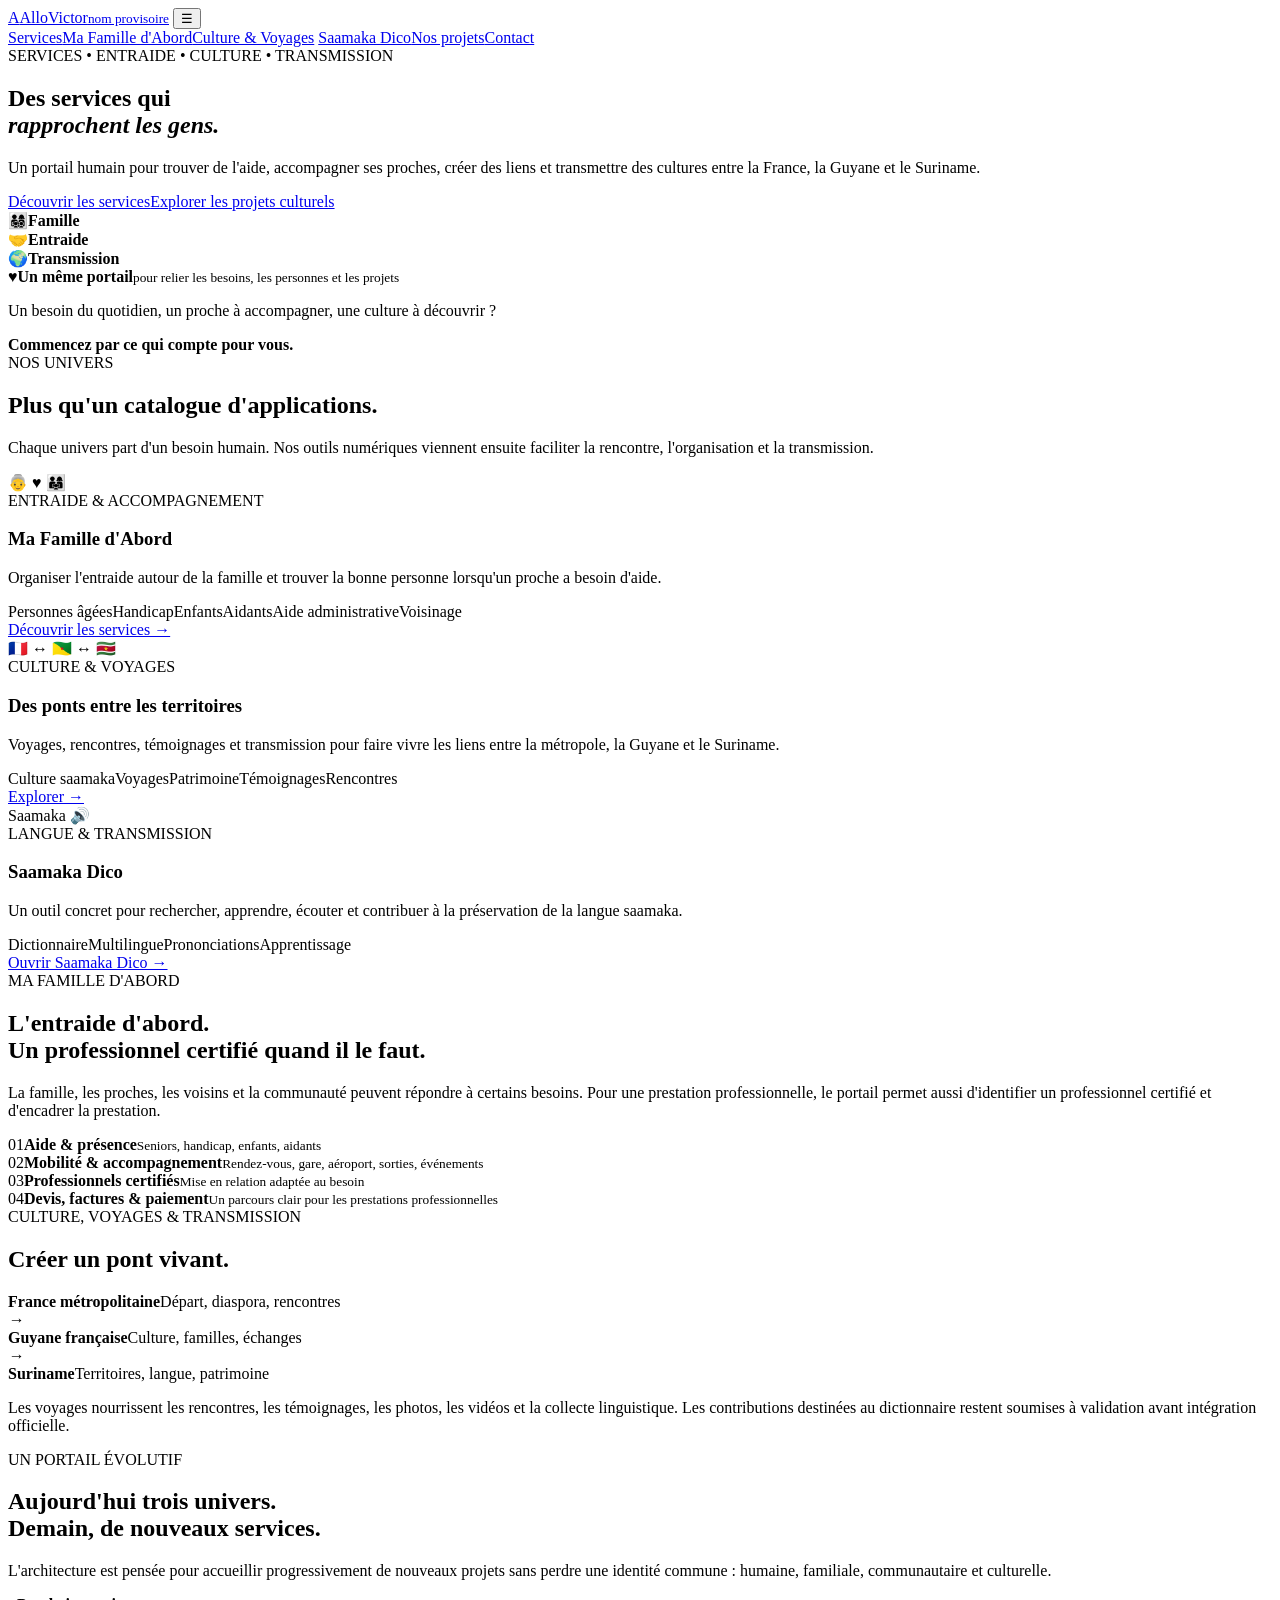
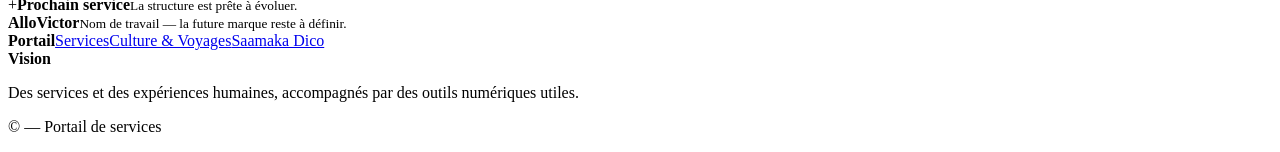
==== docs/portal/index.html @ a9acc7b7 "feat(portal): add service portal landing page" ====
<!doctype html>
<html lang="fr">
<head>
  <meta charset="utf-8">
  <meta name="viewport" content="width=device-width,initial-scale=1">
  <meta name="theme-color" content="#173f35">
  <meta name="description" content="Portail de services, d'entraide, de culture et de transmission.">
  <title>AlloVictor — Services, entraide & transmission</title>
  <link rel="stylesheet" href="styles.css">
</head>
<body>
<header class="topbar">
  <a class="brand" href="#accueil"><span class="brand-mark">A</span><span>AlloVictor<small>nom provisoire</small></span></a>
  <button class="menu" aria-label="Ouvrir le menu">☰</button>
  <nav>
    <a href="#services">Services</a><a href="#famille">Ma Famille d'Abord</a><a href="#culture">Culture & Voyages</a>
    <a href="#saamaka">Saamaka Dico</a><a href="#projets">Nos projets</a><a href="#contact">Contact</a>
  </nav>
</header>

<main id="accueil">
<section class="hero">
 <div class="hero-copy">
   <span class="eyebrow">SERVICES • ENTRAIDE • CULTURE • TRANSMISSION</span>
   <h1>Des services qui<br><em>rapprochent les gens.</em></h1>
   <p>Un portail humain pour trouver de l'aide, accompagner ses proches, créer des liens et transmettre des cultures entre la France, la Guyane et le Suriname.</p>
   <div class="actions"><a class="btn primary" href="#services">Découvrir les services</a><a class="btn ghost" href="#culture">Explorer les projets culturels</a></div>
 </div>
 <div class="hero-art">
   <div class="orbit o1"><span>👨‍👩‍👧‍👦</span><b>Famille</b></div>
   <div class="orbit o2"><span>🤝</span><b>Entraide</b></div>
   <div class="orbit o3"><span>🌍</span><b>Transmission</b></div>
   <div class="center"><span>♥</span><strong>Un même portail</strong><small>pour relier les besoins, les personnes et les projets</small></div>
 </div>
</section>

<section class="promise">
 <p>Un besoin du quotidien, un proche à accompagner, une culture à découvrir ?</p>
 <strong>Commencez par ce qui compte pour vous.</strong>
</section>

<section id="services" class="section">
 <div class="heading"><span class="eyebrow">NOS UNIVERS</span><h2>Plus qu'un catalogue d'applications.</h2><p>Chaque univers part d'un besoin humain. Nos outils numériques viennent ensuite faciliter la rencontre, l'organisation et la transmission.</p></div>
 <div class="universe-grid">
  <article id="famille" class="universe family">
   <div class="visual">👵 <span>♥</span> 👨‍👩‍👧</div><span class="tag">ENTRAIDE & ACCOMPAGNEMENT</span><h3>Ma Famille d'Abord</h3>
   <p>Organiser l'entraide autour de la famille et trouver la bonne personne lorsqu'un proche a besoin d'aide.</p>
   <div class="chips"><span>Personnes âgées</span><span>Handicap</span><span>Enfants</span><span>Aidants</span><span>Aide administrative</span><span>Voisinage</span></div>
   <a href="#famille-detail">Découvrir les services →</a>
  </article>
  <article id="culture" class="universe culture">
   <div class="visual">🇫🇷 <span>↔</span> 🇬🇫 <span>↔</span> 🇸🇷</div><span class="tag">CULTURE & VOYAGES</span><h3>Des ponts entre les territoires</h3>
   <p>Voyages, rencontres, témoignages et transmission pour faire vivre les liens entre la métropole, la Guyane et le Suriname.</p>
   <div class="chips"><span>Culture saamaka</span><span>Voyages</span><span>Patrimoine</span><span>Témoignages</span><span>Rencontres</span></div>
   <a href="#culture-detail">Explorer →</a>
  </article>
  <article id="saamaka" class="universe dico">
   <div class="visual word">Saamaka <span>🔊</span></div><span class="tag">LANGUE & TRANSMISSION</span><h3>Saamaka Dico</h3>
   <p>Un outil concret pour rechercher, apprendre, écouter et contribuer à la préservation de la langue saamaka.</p>
   <div class="chips"><span>Dictionnaire</span><span>Multilingue</span><span>Prononciations</span><span>Apprentissage</span></div>
   <a href="../index.html">Ouvrir Saamaka Dico →</a>
  </article>
 </div>
</section>

<section id="famille-detail" class="section soft">
 <div class="split">
  <div><span class="eyebrow">MA FAMILLE D'ABORD</span><h2>L'entraide d'abord.<br>Un professionnel certifié quand il le faut.</h2><p>La famille, les proches, les voisins et la communauté peuvent répondre à certains besoins. Pour une prestation professionnelle, le portail permet aussi d'identifier un professionnel certifié et d'encadrer la prestation.</p></div>
  <div class="service-list">
   <div><span>01</span><b>Aide & présence</b><small>Seniors, handicap, enfants, aidants</small></div>
   <div><span>02</span><b>Mobilité & accompagnement</b><small>Rendez-vous, gare, aéroport, sorties, événements</small></div>
   <div><span>03</span><b>Professionnels certifiés</b><small>Mise en relation adaptée au besoin</small></div>
   <div><span>04</span><b>Devis, factures & paiement</b><small>Un parcours clair pour les prestations professionnelles</small></div>
  </div>
 </div>
</section>

<section id="culture-detail" class="section">
 <div class="heading"><span class="eyebrow">CULTURE, VOYAGES & TRANSMISSION</span><h2>Créer un pont vivant.</h2></div>
 <div class="journey"><div><b>France métropolitaine</b><span>Départ, diaspora, rencontres</span></div><i>→</i><div><b>Guyane française</b><span>Culture, familles, échanges</span></div><i>→</i><div><b>Suriname</b><span>Territoires, langue, patrimoine</span></div></div>
 <p class="center-text">Les voyages nourrissent les rencontres, les témoignages, les photos, les vidéos et la collecte linguistique. Les contributions destinées au dictionnaire restent soumises à validation avant intégration officielle.</p>
</section>

<section id="projets" class="section projects">
 <div class="heading"><span class="eyebrow">UN PORTAIL ÉVOLUTIF</span><h2>Aujourd'hui trois univers.<br>Demain, de nouveaux services.</h2><p>L'architecture est pensée pour accueillir progressivement de nouveaux projets sans perdre une identité commune : humaine, familiale, communautaire et culturelle.</p></div>
 <div class="future"><span>+</span><b>Prochain service</b><small>La structure est prête à évoluer.</small></div>
</section>
</main>

<footer id="contact">
 <div><strong>AlloVictor</strong><small>Nom de travail — la future marque reste à définir.</small></div>
 <div><b>Portail</b><a href="#services">Services</a><a href="#culture">Culture & Voyages</a><a href="../index.html">Saamaka Dico</a></div>
 <div><b>Vision</b><p>Des services et des expériences humaines, accompagnés par des outils numériques utiles.</p></div>
 <p class="copyright">© <span id="year"></span> — Portail de services</p>
</footer>
<script src="app.js"></script>
</body></html>
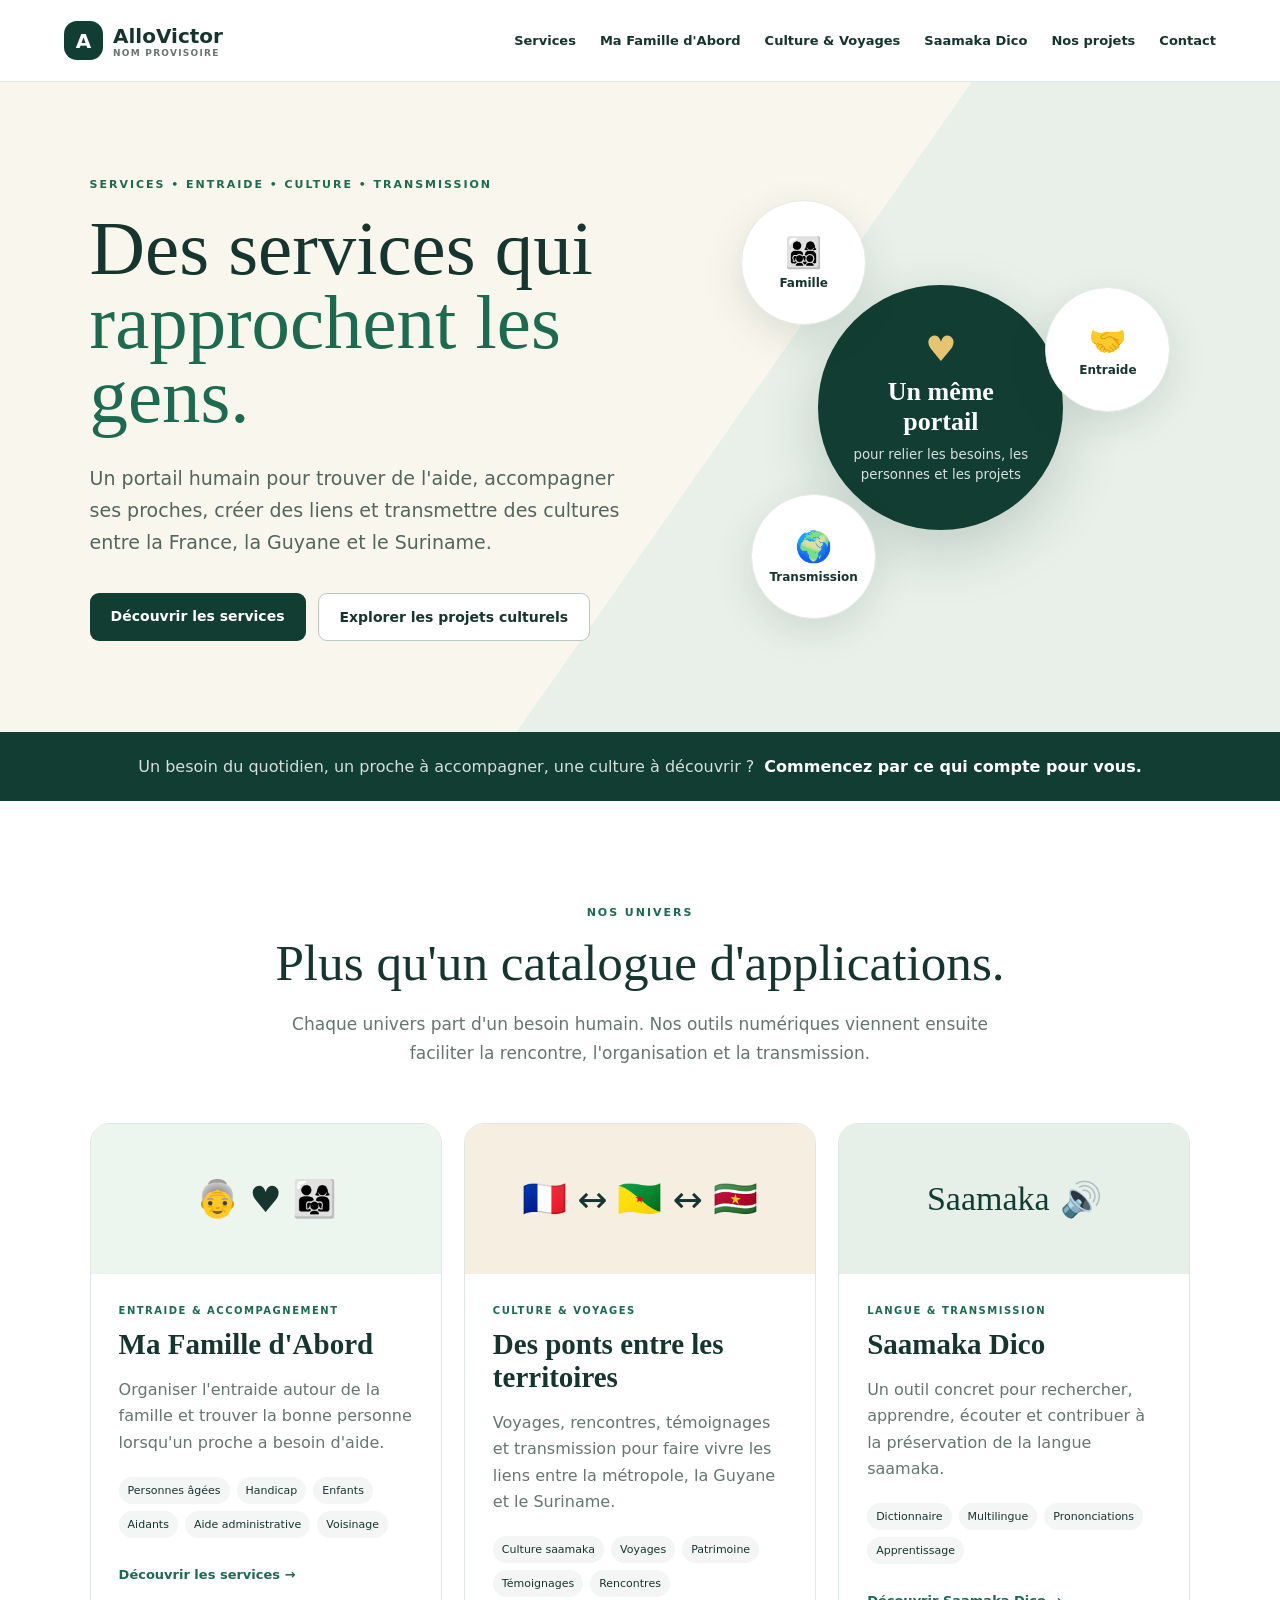
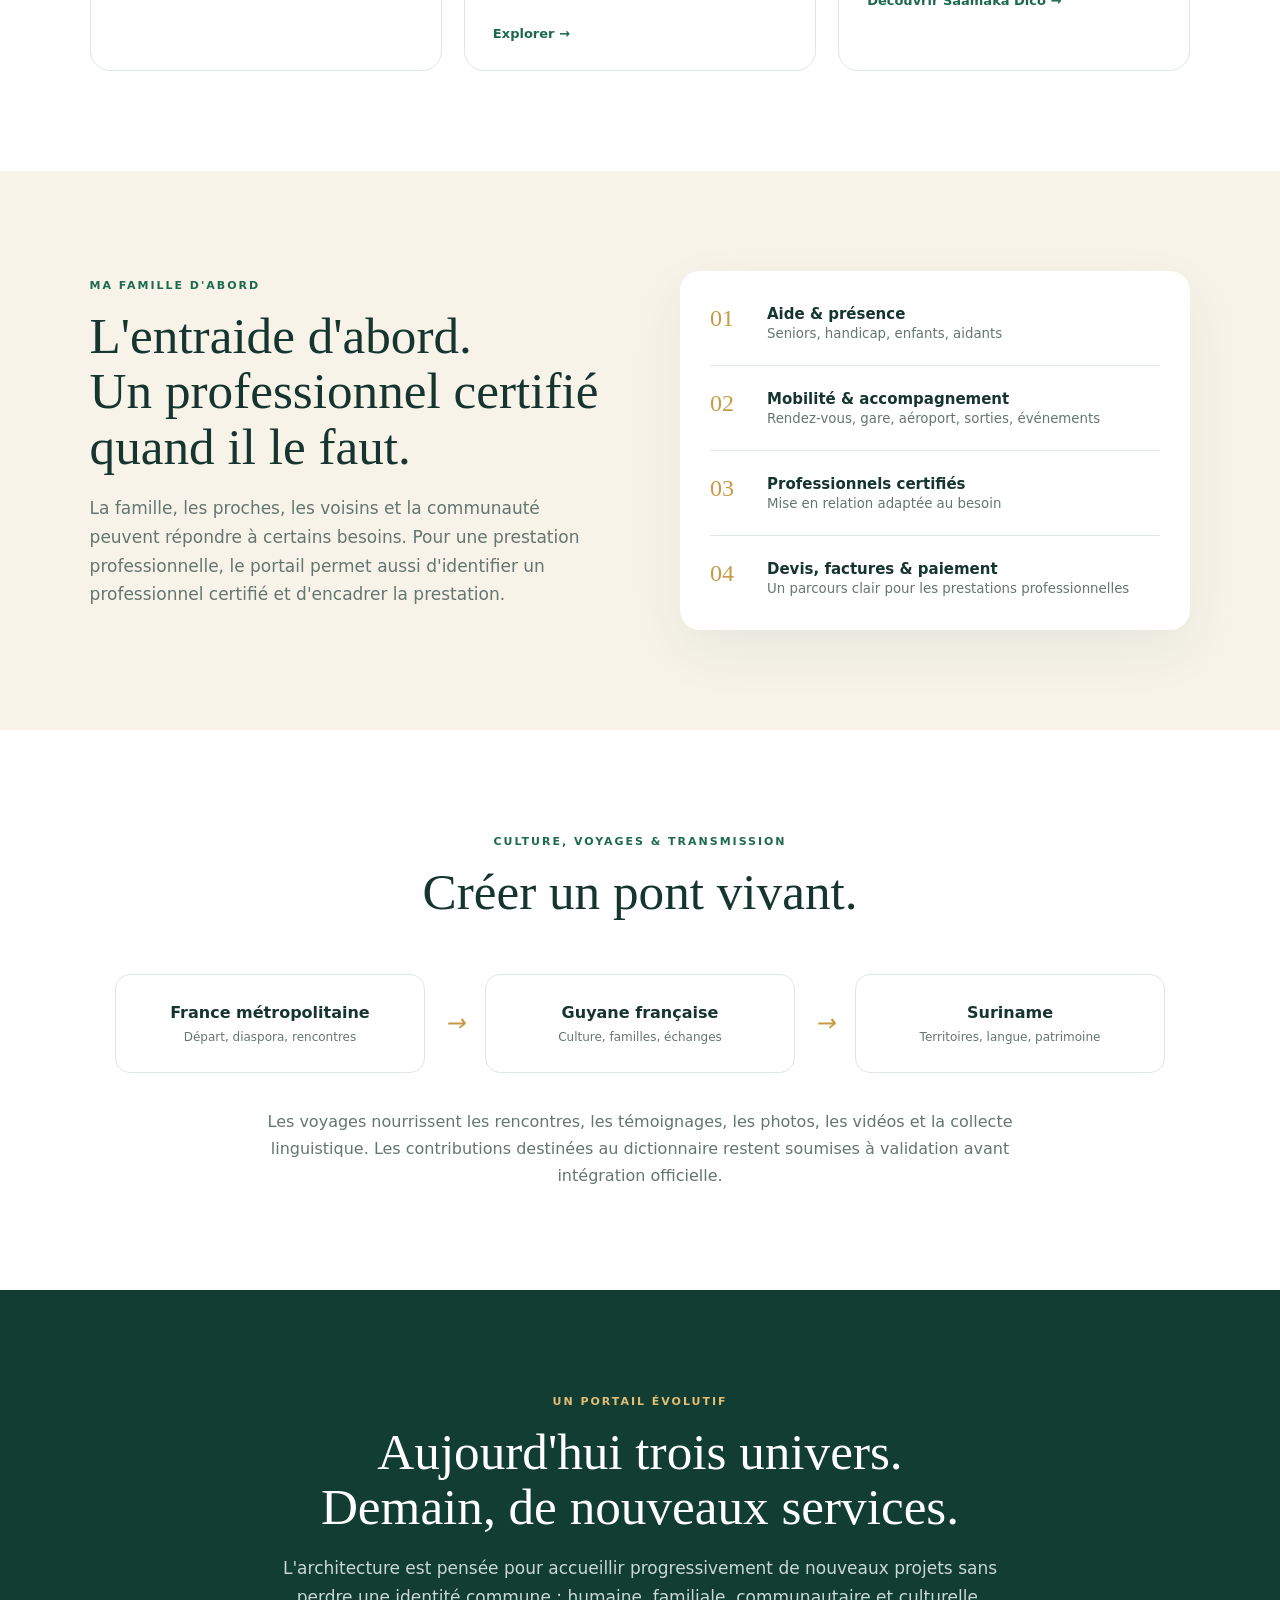
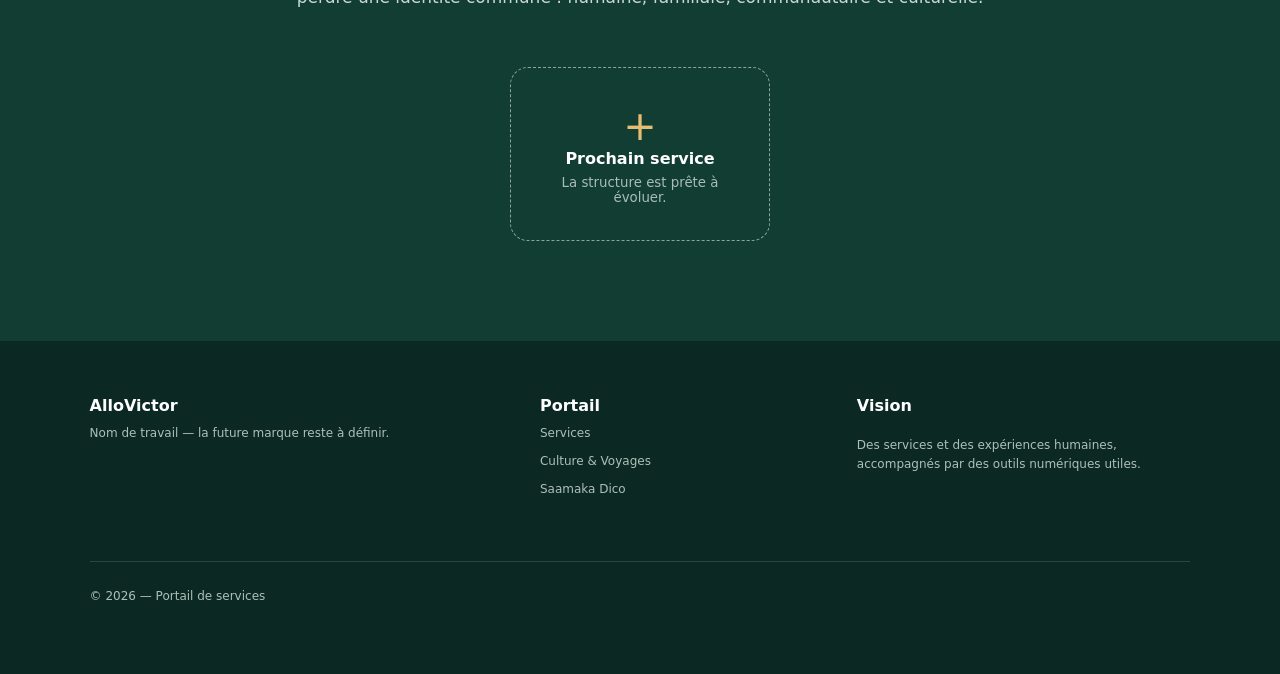
==== commit e82a15a5: "feat(portal): connect landing page to dedicated sections" ====
--- a/docs/portal/index.html
+++ b/docs/portal/index.html
@@ -13,8 +13,8 @@
   <a class="brand" href="#accueil"><span class="brand-mark">A</span><span>AlloVictor<small>nom provisoire</small></span></a>
   <button class="menu" aria-label="Ouvrir le menu">☰</button>
   <nav>
-    <a href="#services">Services</a><a href="#famille">Ma Famille d'Abord</a><a href="#culture">Culture & Voyages</a>
-    <a href="#saamaka">Saamaka Dico</a><a href="#projets">Nos projets</a><a href="#contact">Contact</a>
+    <a href="services.html">Services</a><a href="famille.html">Ma Famille d'Abord</a><a href="culture.html">Culture & Voyages</a>
+    <a href="saamaka.html">Saamaka Dico</a><a href="projets.html">Nos projets</a><a href="contact.html">Contact</a>
   </nav>
 </header>
 
@@ -24,7 +24,7 @@
    <span class="eyebrow">SERVICES • ENTRAIDE • CULTURE • TRANSMISSION</span>
    <h1>Des services qui<br><em>rapprochent les gens.</em></h1>
    <p>Un portail humain pour trouver de l'aide, accompagner ses proches, créer des liens et transmettre des cultures entre la France, la Guyane et le Suriname.</p>
-   <div class="actions"><a class="btn primary" href="#services">Découvrir les services</a><a class="btn ghost" href="#culture">Explorer les projets culturels</a></div>
+   <div class="actions"><a class="btn primary" href="services.html">Découvrir les services</a><a class="btn ghost" href="culture.html">Explorer les projets culturels</a></div>
  </div>
  <div class="hero-art">
    <div class="orbit o1"><span>👨‍👩‍👧‍👦</span><b>Famille</b></div>
@@ -46,19 +46,19 @@
    <div class="visual">👵 <span>♥</span> 👨‍👩‍👧</div><span class="tag">ENTRAIDE & ACCOMPAGNEMENT</span><h3>Ma Famille d'Abord</h3>
    <p>Organiser l'entraide autour de la famille et trouver la bonne personne lorsqu'un proche a besoin d'aide.</p>
    <div class="chips"><span>Personnes âgées</span><span>Handicap</span><span>Enfants</span><span>Aidants</span><span>Aide administrative</span><span>Voisinage</span></div>
-   <a href="#famille-detail">Découvrir les services →</a>
+   <a href="famille.html">Découvrir les services →</a>
   </article>
   <article id="culture" class="universe culture">
    <div class="visual">🇫🇷 <span>↔</span> 🇬🇫 <span>↔</span> 🇸🇷</div><span class="tag">CULTURE & VOYAGES</span><h3>Des ponts entre les territoires</h3>
    <p>Voyages, rencontres, témoignages et transmission pour faire vivre les liens entre la métropole, la Guyane et le Suriname.</p>
    <div class="chips"><span>Culture saamaka</span><span>Voyages</span><span>Patrimoine</span><span>Témoignages</span><span>Rencontres</span></div>
-   <a href="#culture-detail">Explorer →</a>
+   <a href="culture.html">Explorer →</a>
   </article>
   <article id="saamaka" class="universe dico">
    <div class="visual word">Saamaka <span>🔊</span></div><span class="tag">LANGUE & TRANSMISSION</span><h3>Saamaka Dico</h3>
    <p>Un outil concret pour rechercher, apprendre, écouter et contribuer à la préservation de la langue saamaka.</p>
    <div class="chips"><span>Dictionnaire</span><span>Multilingue</span><span>Prononciations</span><span>Apprentissage</span></div>
-   <a href="../index.html">Ouvrir Saamaka Dico →</a>
+   <a href="saamaka.html">Découvrir Saamaka Dico →</a>
   </article>
  </div>
 </section>
@@ -89,7 +89,7 @@
 
 <footer id="contact">
  <div><strong>AlloVictor</strong><small>Nom de travail — la future marque reste à définir.</small></div>
- <div><b>Portail</b><a href="#services">Services</a><a href="#culture">Culture & Voyages</a><a href="../index.html">Saamaka Dico</a></div>
+ <div><b>Portail</b><a href="services.html">Services</a><a href="culture.html">Culture & Voyages</a><a href="../index.html">Saamaka Dico</a></div>
  <div><b>Vision</b><p>Des services et des expériences humaines, accompagnés par des outils numériques utiles.</p></div>
  <p class="copyright">© <span id="year"></span> — Portail de services</p>
 </footer>
--- a/docs/portal/styles.css
+++ b/docs/portal/styles.css
@@ -0,0 +1 @@
+:root{--ink:#16352e;--green:#1d6a50;--deep:#123d32;--cream:#f7f3e9;--sand:#eadfc7;--gold:#c99a45;--white:#fff;--muted:#65756f;--line:#dfe7e2}*{box-sizing:border-box}html{scroll-behavior:smooth}body{margin:0;font-family:Inter,ui-sans-serif,system-ui,-apple-system,Segoe UI,sans-serif;color:var(--ink);background:#fff}a{color:inherit;text-decoration:none}.topbar{height:82px;display:flex;align-items:center;gap:35px;padding:0 max(5vw,24px);border-bottom:1px solid var(--line);position:sticky;top:0;background:rgba(255,255,255,.96);backdrop-filter:blur(14px);z-index:20}.brand{display:flex;align-items:center;gap:10px;font-weight:800;font-size:20px;margin-right:auto}.brand small{display:block;font-size:9px;text-transform:uppercase;letter-spacing:.14em;color:var(--muted);font-weight:600}.brand-mark{width:39px;height:39px;border-radius:13px;background:var(--deep);color:#fff;display:grid;place-items:center}.topbar nav{display:flex;gap:24px;font-size:13px;font-weight:650}.topbar nav a:hover{color:var(--green)}.menu{display:none;border:0;background:none;font-size:25px}.hero{min-height:650px;background:linear-gradient(125deg,#f9f6ed 0 56%,#e8f0e9 56%);padding:90px max(7vw,30px);display:grid;grid-template-columns:1.05fr .95fr;align-items:center;gap:50px}.eyebrow{font-size:11px;letter-spacing:.18em;font-weight:800;color:var(--green)}h1{font-family:Georgia,serif;font-size:clamp(50px,6vw,82px);line-height:.96;margin:20px 0 28px;font-weight:500}h1 em{color:var(--green);font-style:normal}.hero-copy p{font-size:19px;line-height:1.7;color:#52655f;max-width:650px}.actions{display:flex;gap:12px;margin-top:34px;flex-wrap:wrap}.btn{padding:15px 21px;border-radius:9px;font-weight:750;font-size:14px}.primary{background:var(--deep);color:#fff}.ghost{border:1px solid #b9c9c1;background:#fff}.hero-art{height:460px;position:relative;display:grid;place-items:center}.center{width:245px;height:245px;border-radius:50%;background:var(--deep);color:white;display:flex;flex-direction:column;align-items:center;justify-content:center;text-align:center;padding:30px;box-shadow:0 20px 60px #123d3230}.center>span{font-size:35px;color:#e7c374}.center strong{font-family:Georgia,serif;font-size:26px;margin:8px 0}.center small{line-height:1.5;color:#d5e1dd}.orbit{position:absolute;background:#fff;border-radius:50%;width:125px;height:125px;display:flex;flex-direction:column;align-items:center;justify-content:center;box-shadow:0 12px 38px #173f3520;border:1px solid #e5ebe7}.orbit span{font-size:30px}.orbit b{font-size:12px;margin-top:6px}.o1{top:5%;left:10%}.o2{right:4%;top:24%}.o3{bottom:4%;left:12%}.promise{padding:25px max(7vw,30px);background:var(--deep);color:#fff;display:flex;justify-content:center;gap:10px;flex-wrap:wrap;text-align:center}.promise p{margin:0;color:#d3e0db}.section{padding:100px max(7vw,30px)}.heading{max-width:760px;margin:0 auto 55px;text-align:center}.heading h2,.split h2{font-family:Georgia,serif;font-size:clamp(36px,4vw,54px);line-height:1.08;margin:15px 0 20px;font-weight:500}.heading p,.split p{color:var(--muted);font-size:17px;line-height:1.7}.universe-grid{display:grid;grid-template-columns:repeat(3,1fr);gap:22px;max-width:1250px;margin:auto}.universe{border:1px solid var(--line);border-radius:20px;padding:28px;overflow:hidden;transition:.2s;background:#fff}.universe:hover{transform:translateY(-5px);box-shadow:0 18px 50px #173f3515}.visual{height:150px;margin:-28px -28px 25px;padding:25px;display:flex;align-items:center;justify-content:center;font-size:36px;gap:10px;background:#edf5ef}.culture .visual{background:#f6efe1}.dico .visual{background:#e7efe9}.visual.word{font-family:Georgia,serif;font-size:34px;color:var(--deep)}.tag{font-size:10px;font-weight:800;letter-spacing:.15em;color:var(--green)}.universe h3{font-family:Georgia,serif;font-size:29px;margin:10px 0}.universe p{color:var(--muted);line-height:1.65;min-height:80px}.chips{display:flex;gap:7px;flex-wrap:wrap;margin:20px 0 26px}.chips span{background:#f3f6f4;padding:7px 9px;border-radius:20px;font-size:11px}.universe>a{font-size:13px;font-weight:800;color:var(--green)}.soft{background:var(--cream)}.split{display:grid;grid-template-columns:1fr 1fr;gap:80px;max-width:1200px;margin:auto;align-items:center}.service-list{background:#fff;border-radius:20px;padding:10px 30px;box-shadow:0 20px 55px #173f3510}.service-list div{padding:24px 0;border-bottom:1px solid var(--line);display:grid;grid-template-columns:45px 1fr;gap:3px 12px}.service-list div:last-child{border:0}.service-list span{grid-row:1/3;color:var(--gold);font-family:Georgia,serif;font-size:24px}.service-list b{font-size:15px}.service-list small{color:var(--muted)}.journey{display:flex;align-items:stretch;justify-content:center;gap:20px;max-width:1050px;margin:20px auto 35px}.journey div{flex:1;border:1px solid var(--line);border-radius:15px;padding:28px;text-align:center}.journey b,.journey span{display:block}.journey span{font-size:12px;color:var(--muted);margin-top:8px}.journey i{align-self:center;color:var(--gold);font-size:24px}.center-text{max-width:800px;margin:auto;text-align:center;color:var(--muted);line-height:1.7}.projects{background:var(--deep);color:#fff}.projects .heading p{color:#c9d8d2}.projects .eyebrow{color:#e2bd73}.future{width:260px;margin:auto;border:1px dashed #8ba59a;border-radius:18px;padding:35px;text-align:center;display:flex;flex-direction:column}.future span{font-size:40px;color:#e2bd73}.future small{color:#a9bdb5;margin-top:7px}footer{padding:55px max(7vw,30px);background:#0b2922;color:#fff;display:grid;grid-template-columns:1.2fr .8fr 1fr;gap:50px}footer>div{display:flex;flex-direction:column;gap:9px}footer small,footer p,footer a{color:#aebfb9;font-size:12px;line-height:1.6}.copyright{grid-column:1/-1;border-top:1px solid #27473f;padding-top:25px}@media(max-width:900px){.topbar nav{display:none;position:absolute;top:82px;left:0;right:0;background:white;padding:25px;flex-direction:column}.topbar.open nav{display:flex}.menu{display:block}.hero{grid-template-columns:1fr;padding-top:60px}.hero-art{height:400px}.universe-grid{grid-template-columns:1fr}.universe p{min-height:0}.split{grid-template-columns:1fr;gap:35px}.journey{flex-direction:column}.journey i{transform:rotate(90deg)}footer{grid-template-columns:1fr}.copyright{grid-column:1}}@media(max-width:520px){.hero{padding:55px 22px}.section{padding:75px 22px}.hero-art{transform:scale(.82);margin:-30px}.actions .btn{width:100%;text-align:center}.orbit{width:110px;height:110px}.topbar{padding:0 18px}}
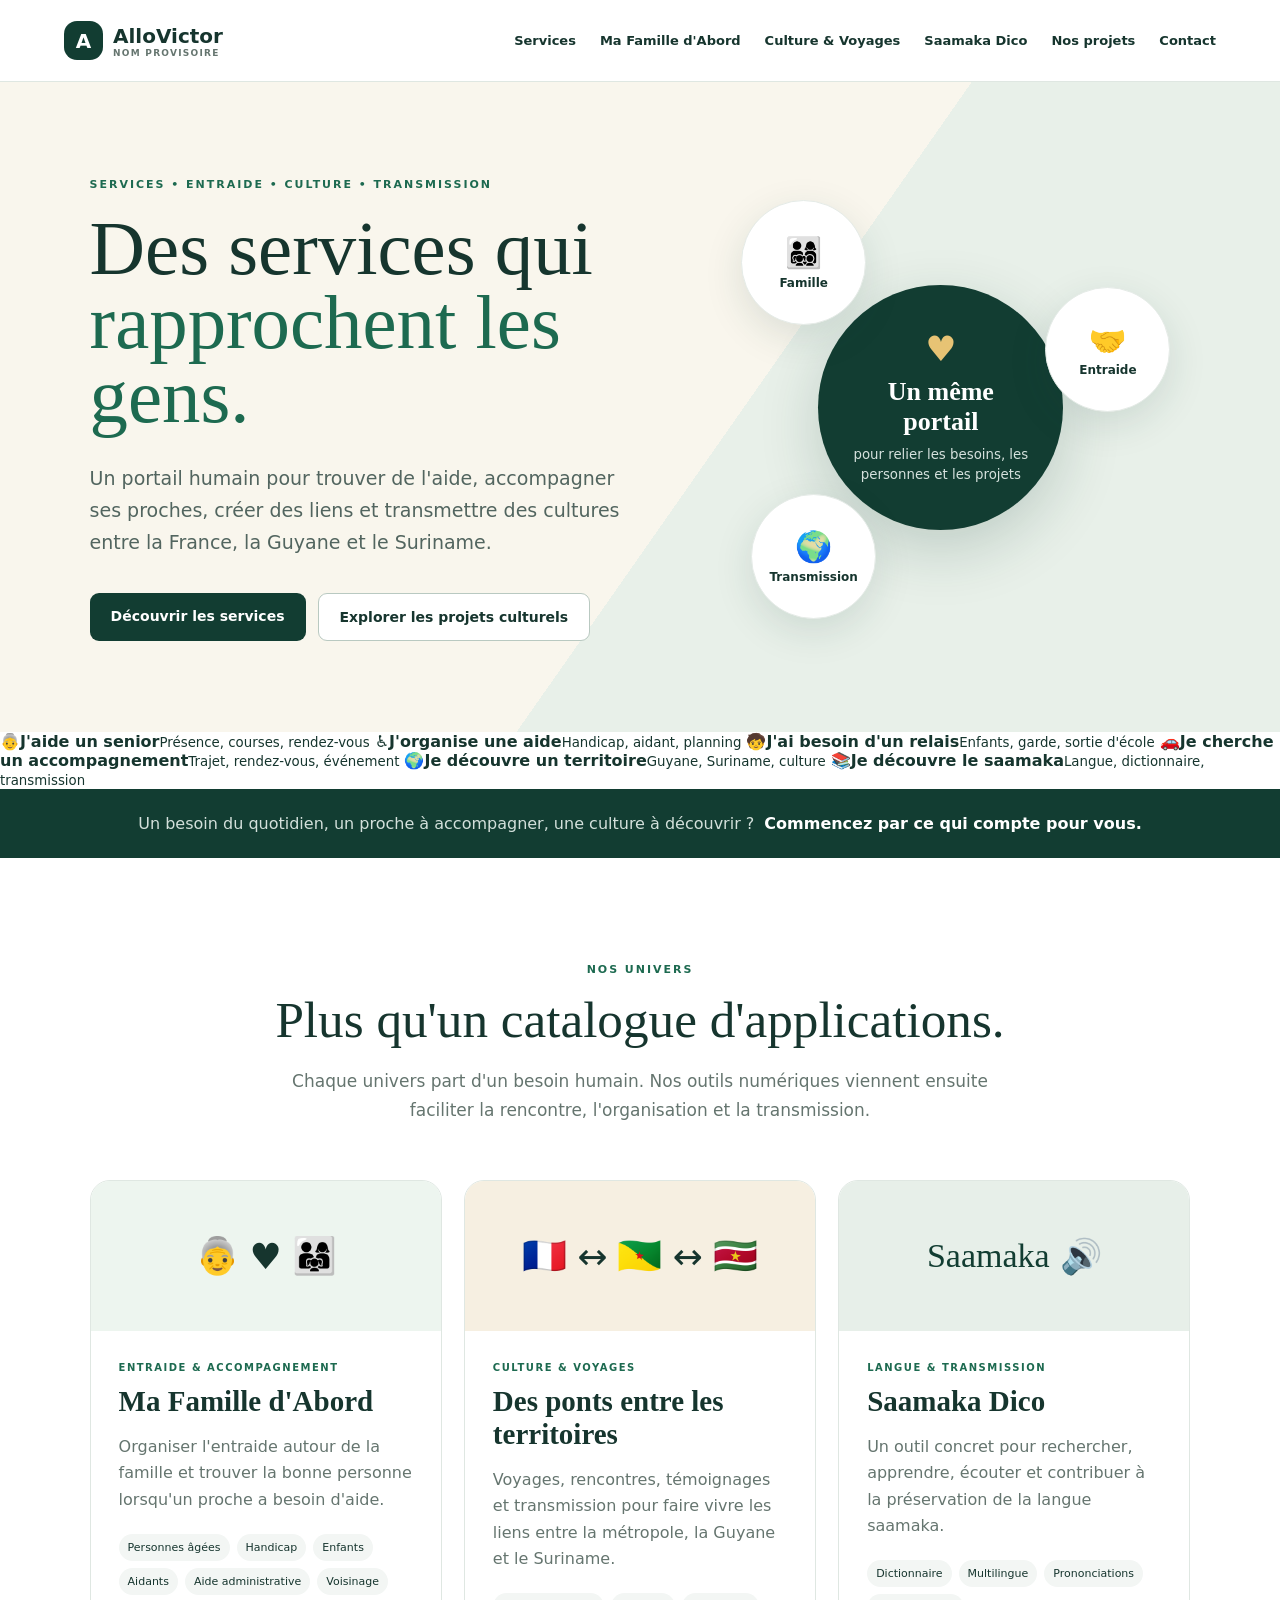
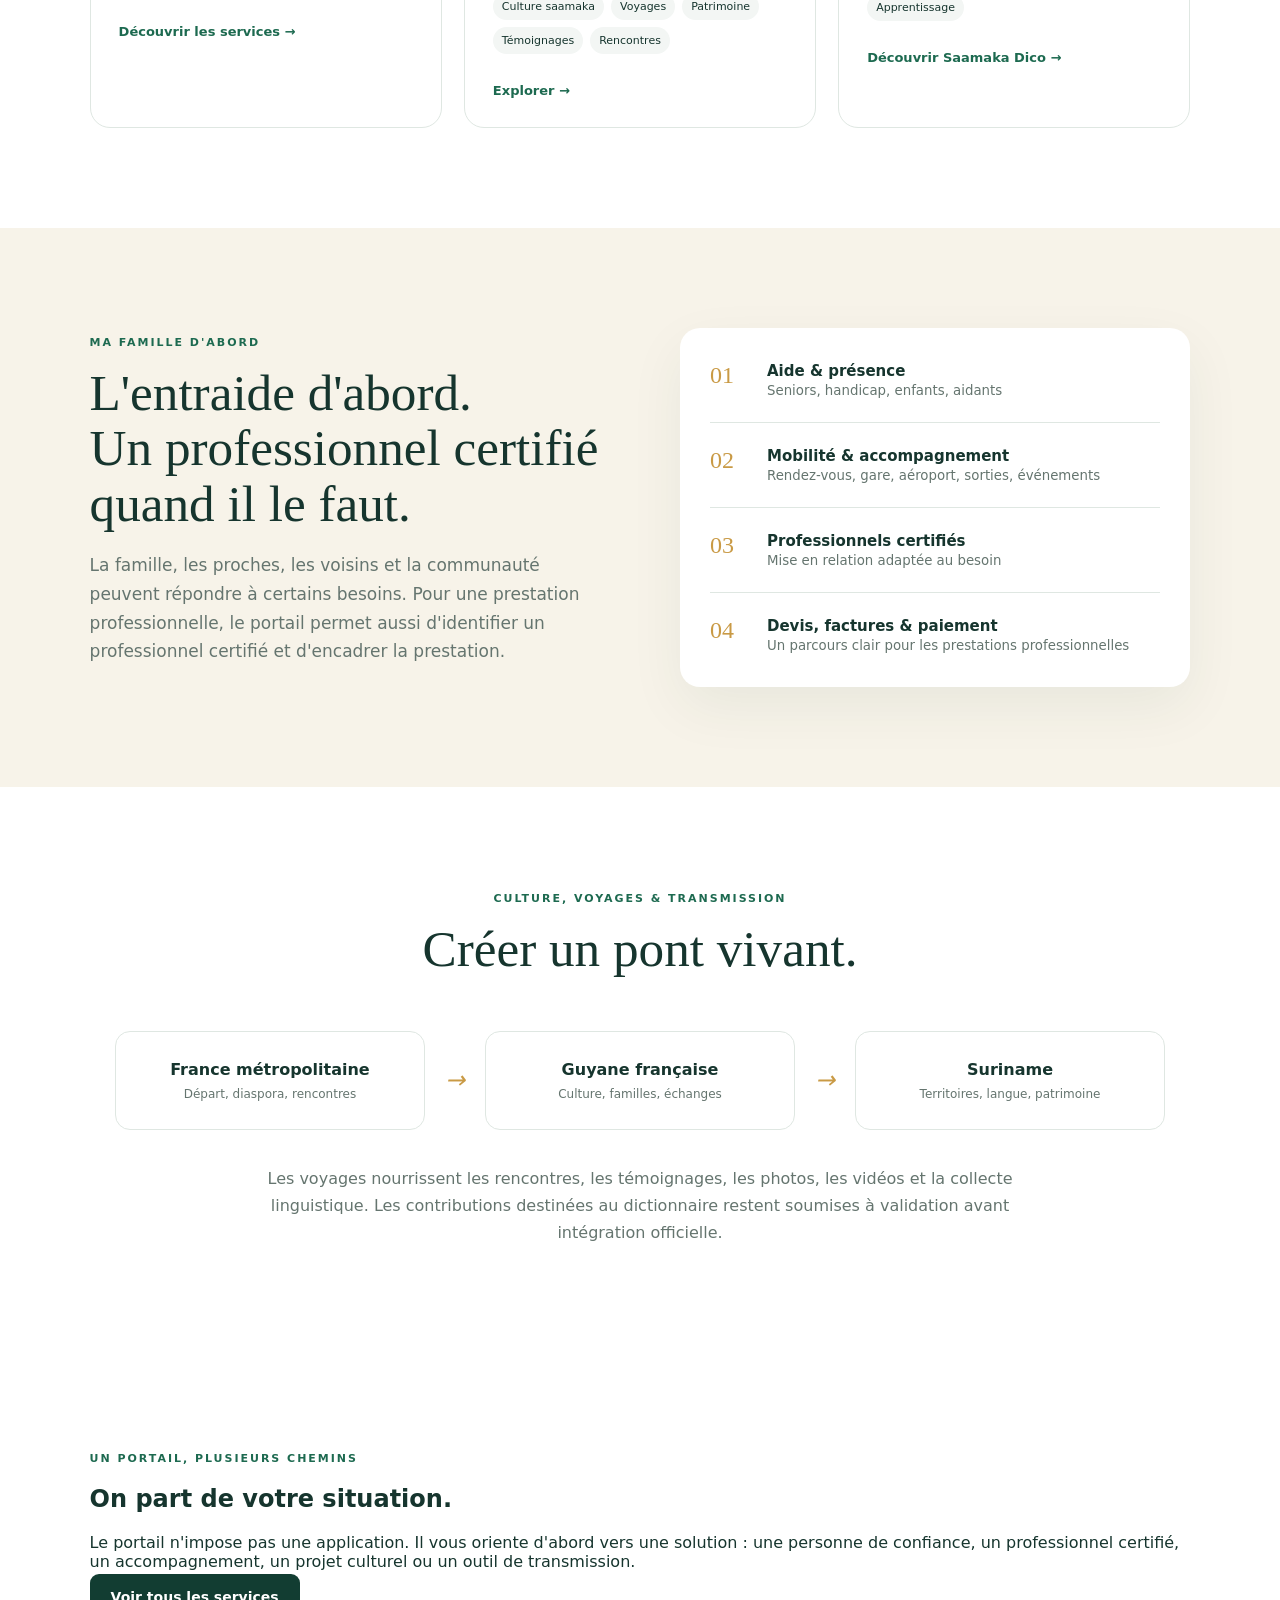
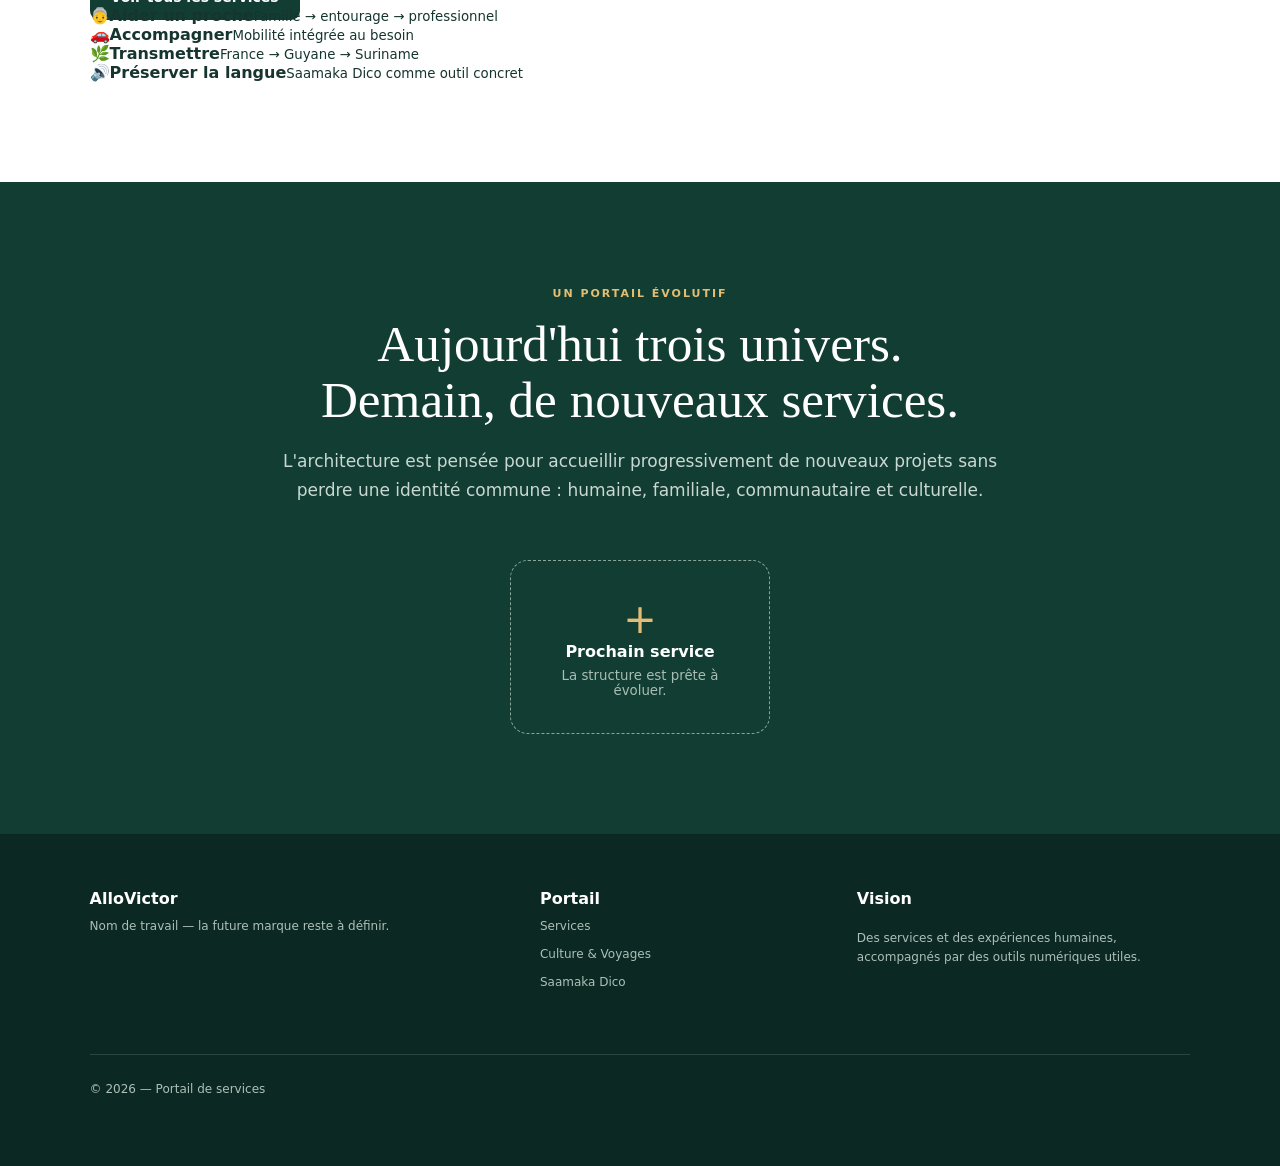
==== commit a9c808aa: "feat(portal): add need-first visual navigation" ====
--- a/docs/portal/index.html
+++ b/docs/portal/index.html
@@ -33,7 +33,14 @@
    <div class="center"><span>♥</span><strong>Un même portail</strong><small>pour relier les besoins, les personnes et les projets</small></div>
  </div>
 </section>
-
+<section class="quick-needs">
+  <a href="famille.html#seniors"><span>👵</span><b>J'aide un senior</b><small>Présence, courses, rendez-vous</small></a>
+  <a href="famille.html#handicap"><span>♿</span><b>J'organise une aide</b><small>Handicap, aidant, planning</small></a>
+  <a href="famille.html#enfants"><span>🧒</span><b>J'ai besoin d'un relais</b><small>Enfants, garde, sortie d'école</small></a>
+  <a href="famille.html#mobilite"><span>🚗</span><b>Je cherche un accompagnement</b><small>Trajet, rendez-vous, événement</small></a>
+  <a href="culture.html"><span>🌍</span><b>Je découvre un territoire</b><small>Guyane, Suriname, culture</small></a>
+  <a href="saamaka.html"><span>📚</span><b>Je découvre le saamaka</b><small>Langue, dictionnaire, transmission</small></a>
+</section>
 <section class="promise">
  <p>Un besoin du quotidien, un proche à accompagner, une culture à découvrir ?</p>
  <strong>Commencez par ce qui compte pour vous.</strong>
@@ -81,6 +88,20 @@
  <p class="center-text">Les voyages nourrissent les rencontres, les témoignages, les photos, les vidéos et la collecte linguistique. Les contributions destinées au dictionnaire restent soumises à validation avant intégration officielle.</p>
 </section>
 
+<section class="section visual-story">
+  <div class="visual-story-copy">
+    <span class="eyebrow">UN PORTAIL, PLUSIEURS CHEMINS</span>
+    <h2>On part de votre situation.</h2>
+    <p>Le portail n'impose pas une application. Il vous oriente d'abord vers une solution : une personne de confiance, un professionnel certifié, un accompagnement, un projet culturel ou un outil de transmission.</p>
+    <a class="btn primary" href="services.html">Voir tous les services</a>
+  </div>
+  <div class="visual-story-board">
+    <div class="scene-card senior"><span>👵</span><b>Aider un proche</b><small>Famille → entourage → professionnel</small></div>
+    <div class="scene-card mobility"><span>🚗</span><b>Accompagner</b><small>Mobilité intégrée au besoin</small></div>
+    <div class="scene-card culture-card"><span>🌿</span><b>Transmettre</b><small>France → Guyane → Suriname</small></div>
+    <div class="scene-card language"><span>🔊</span><b>Préserver la langue</b><small>Saamaka Dico comme outil concret</small></div>
+  </div>
+</section>
 <section id="projets" class="section projects">
  <div class="heading"><span class="eyebrow">UN PORTAIL ÉVOLUTIF</span><h2>Aujourd'hui trois univers.<br>Demain, de nouveaux services.</h2><p>L'architecture est pensée pour accueillir progressivement de nouveaux projets sans perdre une identité commune : humaine, familiale, communautaire et culturelle.</p></div>
  <div class="future"><span>+</span><b>Prochain service</b><small>La structure est prête à évoluer.</small></div>
--- a/docs/portal/styles.css
+++ b/docs/portal/styles.css
@@ -1 +1 @@
-:root{--ink:#16352e;--green:#1d6a50;--deep:#123d32;--cream:#f7f3e9;--sand:#eadfc7;--gold:#c99a45;--white:#fff;--muted:#65756f;--line:#dfe7e2}*{box-sizing:border-box}html{scroll-behavior:smooth}body{margin:0;font-family:Inter,ui-sans-serif,system-ui,-apple-system,Segoe UI,sans-serif;color:var(--ink);background:#fff}a{color:inherit;text-decoration:none}.topbar{height:82px;display:flex;align-items:center;gap:35px;padding:0 max(5vw,24px);border-bottom:1px solid var(--line);position:sticky;top:0;background:rgba(255,255,255,.96);backdrop-filter:blur(14px);z-index:20}.brand{display:flex;align-items:center;gap:10px;font-weight:800;font-size:20px;margin-right:auto}.brand small{display:block;font-size:9px;text-transform:uppercase;letter-spacing:.14em;color:var(--muted);font-weight:600}.brand-mark{width:39px;height:39px;border-radius:13px;background:var(--deep);color:#fff;display:grid;place-items:center}.topbar nav{display:flex;gap:24px;font-size:13px;font-weight:650}.topbar nav a:hover{color:var(--green)}.menu{display:none;border:0;background:none;font-size:25px}.hero{min-height:650px;background:linear-gradient(125deg,#f9f6ed 0 56%,#e8f0e9 56%);padding:90px max(7vw,30px);display:grid;grid-template-columns:1.05fr .95fr;align-items:center;gap:50px}.eyebrow{font-size:11px;letter-spacing:.18em;font-weight:800;color:var(--green)}h1{font-family:Georgia,serif;font-size:clamp(50px,6vw,82px);line-height:.96;margin:20px 0 28px;font-weight:500}h1 em{color:var(--green);font-style:normal}.hero-copy p{font-size:19px;line-height:1.7;color:#52655f;max-width:650px}.actions{display:flex;gap:12px;margin-top:34px;flex-wrap:wrap}.btn{padding:15px 21px;border-radius:9px;font-weight:750;font-size:14px}.primary{background:var(--deep);color:#fff}.ghost{border:1px solid #b9c9c1;background:#fff}.hero-art{height:460px;position:relative;display:grid;place-items:center}.center{width:245px;height:245px;border-radius:50%;background:var(--deep);color:white;display:flex;flex-direction:column;align-items:center;justify-content:center;text-align:center;padding:30px;box-shadow:0 20px 60px #123d3230}.center>span{font-size:35px;color:#e7c374}.center strong{font-family:Georgia,serif;font-size:26px;margin:8px 0}.center small{line-height:1.5;color:#d5e1dd}.orbit{position:absolute;background:#fff;border-radius:50%;width:125px;height:125px;display:flex;flex-direction:column;align-items:center;justify-content:center;box-shadow:0 12px 38px #173f3520;border:1px solid #e5ebe7}.orbit span{font-size:30px}.orbit b{font-size:12px;margin-top:6px}.o1{top:5%;left:10%}.o2{right:4%;top:24%}.o3{bottom:4%;left:12%}.promise{padding:25px max(7vw,30px);background:var(--deep);color:#fff;display:flex;justify-content:center;gap:10px;flex-wrap:wrap;text-align:center}.promise p{margin:0;color:#d3e0db}.section{padding:100px max(7vw,30px)}.heading{max-width:760px;margin:0 auto 55px;text-align:center}.heading h2,.split h2{font-family:Georgia,serif;font-size:clamp(36px,4vw,54px);line-height:1.08;margin:15px 0 20px;font-weight:500}.heading p,.split p{color:var(--muted);font-size:17px;line-height:1.7}.universe-grid{display:grid;grid-template-columns:repeat(3,1fr);gap:22px;max-width:1250px;margin:auto}.universe{border:1px solid var(--line);border-radius:20px;padding:28px;overflow:hidden;transition:.2s;background:#fff}.universe:hover{transform:translateY(-5px);box-shadow:0 18px 50px #173f3515}.visual{height:150px;margin:-28px -28px 25px;padding:25px;display:flex;align-items:center;justify-content:center;font-size:36px;gap:10px;background:#edf5ef}.culture .visual{background:#f6efe1}.dico .visual{background:#e7efe9}.visual.word{font-family:Georgia,serif;font-size:34px;color:var(--deep)}.tag{font-size:10px;font-weight:800;letter-spacing:.15em;color:var(--green)}.universe h3{font-family:Georgia,serif;font-size:29px;margin:10px 0}.universe p{color:var(--muted);line-height:1.65;min-height:80px}.chips{display:flex;gap:7px;flex-wrap:wrap;margin:20px 0 26px}.chips span{background:#f3f6f4;padding:7px 9px;border-radius:20px;font-size:11px}.universe>a{font-size:13px;font-weight:800;color:var(--green)}.soft{background:var(--cream)}.split{display:grid;grid-template-columns:1fr 1fr;gap:80px;max-width:1200px;margin:auto;align-items:center}.service-list{background:#fff;border-radius:20px;padding:10px 30px;box-shadow:0 20px 55px #173f3510}.service-list div{padding:24px 0;border-bottom:1px solid var(--line);display:grid;grid-template-columns:45px 1fr;gap:3px 12px}.service-list div:last-child{border:0}.service-list span{grid-row:1/3;color:var(--gold);font-family:Georgia,serif;font-size:24px}.service-list b{font-size:15px}.service-list small{color:var(--muted)}.journey{display:flex;align-items:stretch;justify-content:center;gap:20px;max-width:1050px;margin:20px auto 35px}.journey div{flex:1;border:1px solid var(--line);border-radius:15px;padding:28px;text-align:center}.journey b,.journey span{display:block}.journey span{font-size:12px;color:var(--muted);margin-top:8px}.journey i{align-self:center;color:var(--gold);font-size:24px}.center-text{max-width:800px;margin:auto;text-align:center;color:var(--muted);line-height:1.7}.projects{background:var(--deep);color:#fff}.projects .heading p{color:#c9d8d2}.projects .eyebrow{color:#e2bd73}.future{width:260px;margin:auto;border:1px dashed #8ba59a;border-radius:18px;padding:35px;text-align:center;display:flex;flex-direction:column}.future span{font-size:40px;color:#e2bd73}.future small{color:#a9bdb5;margin-top:7px}footer{padding:55px max(7vw,30px);background:#0b2922;color:#fff;display:grid;grid-template-columns:1.2fr .8fr 1fr;gap:50px}footer>div{display:flex;flex-direction:column;gap:9px}footer small,footer p,footer a{color:#aebfb9;font-size:12px;line-height:1.6}.copyright{grid-column:1/-1;border-top:1px solid #27473f;padding-top:25px}@media(max-width:900px){.topbar nav{display:none;position:absolute;top:82px;left:0;right:0;background:white;padding:25px;flex-direction:column}.topbar.open nav{display:flex}.menu{display:block}.hero{grid-template-columns:1fr;padding-top:60px}.hero-art{height:400px}.universe-grid{grid-template-columns:1fr}.universe p{min-height:0}.split{grid-template-columns:1fr;gap:35px}.journey{flex-direction:column}.journey i{transform:rotate(90deg)}footer{grid-template-columns:1fr}.copyright{grid-column:1}}@media(max-width:520px){.hero{padding:55px 22px}.section{padding:75px 22px}.hero-art{transform:scale(.82);margin:-30px}.actions .btn{width:100%;text-align:center}.orbit{width:110px;height:110px}.topbar{padding:0 18px}}+:root{--ink:#16352e;--green:#1d6a50;--deep:#123d32;--cream:#f7f3e9;--sand:#eadfc7;--gold:#c99a45;--white:#fff;--muted:#65756f;--line:#dfe7e2}*{box-sizing:border-box}html{scroll-behavior:smooth}body{margin:0;font-family:Inter,ui-sans-serif,system-ui,-apple-system,Segoe UI,sans-serif;color:var(--ink);background:#fff}a{color:inherit;text-decoration:none}.topbar{height:82px;display:flex;align-items:center;gap:35px;padding:0 max(5vw,24px);border-bottom:1px solid var(--line);position:sticky;top:0;background:rgba(255,255,255,.96);backdrop-filter:blur(14px);z-index:20}.brand{display:flex;align-items:center;gap:10px;font-weight:800;font-size:20px;margin-right:auto}.brand small{display:block;font-size:9px;text-transform:uppercase;letter-spacing:.14em;color:var(--muted);font-weight:600}.brand-mark{width:39px;height:39px;border-radius:13px;background:var(--deep);color:#fff;display:grid;place-items:center}.topbar nav{display:flex;gap:24px;font-size:13px;font-weight:650}.topbar nav a:hover{color:var(--green)}.menu{display:none;border:0;background:none;font-size:25px}.hero{min-height:650px;background:linear-gradient(125deg,#f9f6ed 0 56%,#e8f0e9 56%);padding:90px max(7vw,30px);display:grid;grid-template-columns:1.05fr .95fr;align-items:center;gap:50px}.eyebrow{font-size:11px;letter-spacing:.18em;font-weight:800;color:var(--green)}h1{font-family:Georgia,serif;font-size:clamp(50px,6vw,82px);line-height:.96;margin:20px 0 28px;font-weight:500}h1 em{color:var(--green);font-style:normal}.hero-copy p{font-size:19px;line-height:1.7;color:#52655f;max-width:650px}.actions{display:flex;gap:12px;margin-top:34px;flex-wrap:wrap}.btn{padding:15px 21px;border-radius:9px;font-weight:750;font-size:14px}.primary{background:var(--deep);color:#fff}.ghost{border:1px solid #b9c9c1;background:#fff}.hero-art{height:460px;position:relative;display:grid;place-items:center}.center{width:245px;height:245px;border-radius:50%;background:var(--deep);color:white;display:flex;flex-direction:column;align-items:center;justify-content:center;text-align:center;padding:30px;box-shadow:0 20px 60px #123d3230}.center>span{font-size:35px;color:#e7c374}.center strong{font-family:Georgia,serif;font-size:26px;margin:8px 0}.center small{line-height:1.5;color:#d5e1dd}.orbit{position:absolute;background:#fff;border-radius:50%;width:125px;height:125px;display:flex;flex-direction:column;align-items:center;justify-content:center;box-shadow:0 12px 38px #173f3520;border:1px solid #e5ebe7}.orbit span{font-size:30px}.orbit b{font-size:12px;margin-top:6px}.o1{top:5%;left:10%}.o2{right:4%;top:24%}.o3{bottom:4%;left:12%}.promise{padding:25px max(7vw,30px);background:var(--deep);color:#fff;display:flex;justify-content:center;gap:10px;flex-wrap:wrap;text-align:center}.promise p{margin:0;color:#d3e0db}.section{padding:100px max(7vw,30px)}.heading{max-width:760px;margin:0 auto 55px;text-align:center}.heading h2,.split h2{font-family:Georgia,serif;font-size:clamp(36px,4vw,54px);line-height:1.08;margin:15px 0 20px;font-weight:500}.heading p,.split p{color:var(--muted);font-size:17px;line-height:1.7}.universe-grid{display:grid;grid-template-columns:repeat(3,1fr);gap:22px;max-width:1250px;margin:auto}.universe{border:1px solid var(--line);border-radius:20px;padding:28px;overflow:hidden;transition:.2s;background:#fff}.universe:hover{transform:translateY(-5px);box-shadow:0 18px 50px #173f3515}.visual{height:150px;margin:-28px -28px 25px;padding:25px;display:flex;align-items:center;justify-content:center;font-size:36px;gap:10px;background:#edf5ef}.culture .visual{background:#f6efe1}.dico .visual{background:#e7efe9}.visual.word{font-family:Georgia,serif;font-size:34px;color:var(--deep)}.tag{font-size:10px;font-weight:800;letter-spacing:.15em;color:var(--green)}.universe h3{font-family:Georgia,serif;font-size:29px;margin:10px 0}.universe p{color:var(--muted);line-height:1.65;min-height:80px}.chips{display:flex;gap:7px;flex-wrap:wrap;margin:20px 0 26px}.chips span{background:#f3f6f4;padding:7px 9px;border-radius:20px;font-size:11px}.universe>a{font-size:13px;font-weight:800;color:var(--green)}.soft{background:var(--cream)}.split{display:grid;grid-template-columns:1fr 1fr;gap:80px;max-width:1200px;margin:auto;align-items:center}.service-list{background:#fff;border-radius:20px;padding:10px 30px;box-shadow:0 20px 55px #173f3510}.service-list div{padding:24px 0;border-bottom:1px solid var(--line);display:grid;grid-template-columns:45px 1fr;gap:3px 12px}.service-list div:last-child{border:0}.service-list span{grid-row:1/3;color:var(--gold);font-family:Georgia,serif;font-size:24px}.service-list b{font-size:15px}.service-list small{color:var(--muted)}.journey{display:flex;align-items:stretch;justify-content:center;gap:20px;max-width:1050px;margin:20px auto 35px}.journey div{flex:1;border:1px solid var(--line);border-radius:15px;padding:28px;text-align:center}.journey b,.journey span{display:block}.journey span{font-size:12px;color:var(--muted);margin-top:8px}.journey i{align-self:center;color:var(--gold);font-size:24px}.center-text{max-width:800px;margin:auto;text-align:center;color:var(--muted);line-height:1.7}.projects{background:var(--deep);color:#fff}.projects .heading p{color:#c9d8d2}.projects .eyebrow{color:#e2bd73}.future{width:260px;margin:auto;border:1px dashed #8ba59a;border-radius:18px;padding:35px;text-align:center;display:flex;flex-direction:column}.future span{font-size:40px;color:#e2bd73}.future small{color:#a9bdb5;margin-top:7px}footer{padding:55px max(7vw,30px);background:#0b2922;color:#fff;display:grid;grid-template-columns:1.2fr .8fr 1fr;gap:50px}footer>div{display:flex;flex-direction:column;gap:9px}footer small,footer p,footer a{color:#aebfb9;font-size:12px;line-height:1.6}.copyright{grid-column:1/-1;border-top:1px solid #27473f;padding-top:25px}@media(max-width:900px){.topbar nav{display:none;position:absolute;top:82px;left:0;right:0;background:white;padding:25px;flex-direction:column}.topbar.open nav{display:flex}.menu{display:block}.hero{grid-template-columns:1fr;padding-top:60px}.hero-art{height:400px}.universe-grid{grid-template-columns:1fr}.universe p{min-height:0}.split{grid-template-columns:1fr;gap:35px}.journey{flex-direction:column}.journey i{transform:rotate(90deg)}footer{grid-template-columns:1fr}.copyright{grid-column:1}}@media(max-width:520px){.hero{padding:55px 22px}.section{padding:75px 22px}.hero-art{transform:scale(.82);margin:-30px}.actions .btn{width:100%;text-align:center}.orbit{width:110px;height:110px}.topbar{padding:0 18px}}.page-hero{padding:105px max(7vw,30px);background:linear-gradient(125deg,#f9f6ed 0 66%,#e8f0e9 66%);min-height:440px;display:flex;flex-direction:column;justify-content:center}.page-hero h1{max-width:950px;font-size:clamp(48px,6vw,76px)}.page-hero>p{max-width:760px;color:var(--muted);font-size:18px;line-height:1.7}.culture-page{background:linear-gradient(125deg,#faf6ec 0 64%,#efe1c6 64%)}.dico-page{background:linear-gradient(125deg,#f5f8f5 0 64%,#dfece4 64%)}.family-page{background:linear-gradient(125deg,#f8f5eb 0 64%,#e4eee7 64%)}.service-catalog{max-width:1150px;margin:auto;display:grid;grid-template-columns:1fr 1fr;gap:18px}.service-catalog article{border:1px solid var(--line);border-radius:16px;padding:30px;position:relative}.service-catalog article>span{font-family:Georgia,serif;color:var(--gold);font-size:20px}.service-catalog h2{font-family:Georgia,serif;font-weight:500;font-size:28px;margin:10px 0}.service-catalog p{color:var(--muted);line-height:1.65}.service-catalog a{font-size:13px;font-weight:800;color:var(--green)}.need-grid{max-width:1150px;margin:auto;display:grid;grid-template-columns:repeat(3,1fr);gap:18px}.need-grid>div{border:1px solid var(--line);border-radius:16px;padding:28px;background:#fff}.need-grid b{font-size:28px}.need-grid h3{font-family:Georgia,serif;font-size:23px;margin:13px 0 8px}.need-grid p{font-size:14px;color:var(--muted);line-height:1.6}.steps{max-width:1150px;margin:auto;display:grid;grid-template-columns:repeat(4,1fr);gap:14px}.steps>div{background:#fff;border-radius:15px;padding:25px}.steps span{width:35px;height:35px;border-radius:50%;display:grid;place-items:center;background:var(--deep);color:#fff;font-weight:800}.steps h3{font-family:Georgia,serif;font-size:21px}.steps p{font-size:13px;color:var(--muted);line-height:1.6}.journey.large{max-width:1150px}.quote-card.standalone{background:var(--deep);color:#fff;border-radius:22px;padding:55px;font-family:Georgia,serif;font-size:28px}.quote-card.standalone span{font-size:60px;color:var(--gold)}.breadcrumb-flow{max-width:1150px;margin:auto;display:flex;align-items:center;justify-content:center;gap:14px;flex-wrap:wrap}.breadcrumb-flow span,.breadcrumb-flow strong{padding:13px 16px;border:1px solid var(--line);border-radius:30px;font-size:12px}.breadcrumb-flow strong{background:var(--deep);color:#fff}.breadcrumb-flow i{color:var(--gold)}.project-list{max-width:1000px;margin:auto}.project-list article{display:grid;grid-template-columns:70px 1fr;gap:20px;padding:35px 0;border-bottom:1px solid var(--line)}.project-list>article>span{font-family:Georgia,serif;font-size:27px;color:var(--gold)}.project-list h2{font-family:Georgia,serif;font-size:30px;font-weight:500;margin:0 0 8px}.project-list p{color:var(--muted);line-height:1.6}.project-list a{color:var(--green);font-weight:800;font-size:13px}.future-project{opacity:.7}.principles{display:grid;grid-template-columns:1fr 1fr;gap:14px}.principles div{background:#fff;border-radius:14px;padding:22px}.principles p{font-size:13px;margin:8px 0 0}.contact-grid{max-width:1100px;margin:auto;display:grid;grid-template-columns:1fr .8fr;gap:60px}.contact-grid h2{font-family:Georgia,serif;font-size:40px;font-weight:500}.contact-options{display:flex;flex-direction:column;gap:10px}.contact-options a{padding:17px 20px;border:1px solid var(--line);border-radius:12px;font-weight:700;font-size:14px}.contact-options a:hover{border-color:var(--green);background:#f5f9f6}.contact-placeholder{border-radius:20px;background:var(--cream);padding:45px;align-self:start;text-align:center}.contact-placeholder>span{font-size:42px}.contact-placeholder h3{font-family:Georgia,serif;font-size:25px}.contact-placeholder p{color:var(--muted);line-height:1.6}@media(max-width:900px){.service-catalog,.contact-grid{grid-template-columns:1fr}.need-grid{grid-template-columns:1fr 1fr}.steps{grid-template-columns:1fr 1fr}.principles{grid-template-columns:1fr}.page-hero{padding-top:70px}}@media(max-width:560px){.need-grid,.steps{grid-template-columns:1fr}.page-hero{padding:65px 22px}.service-catalog article{padding:24px}}
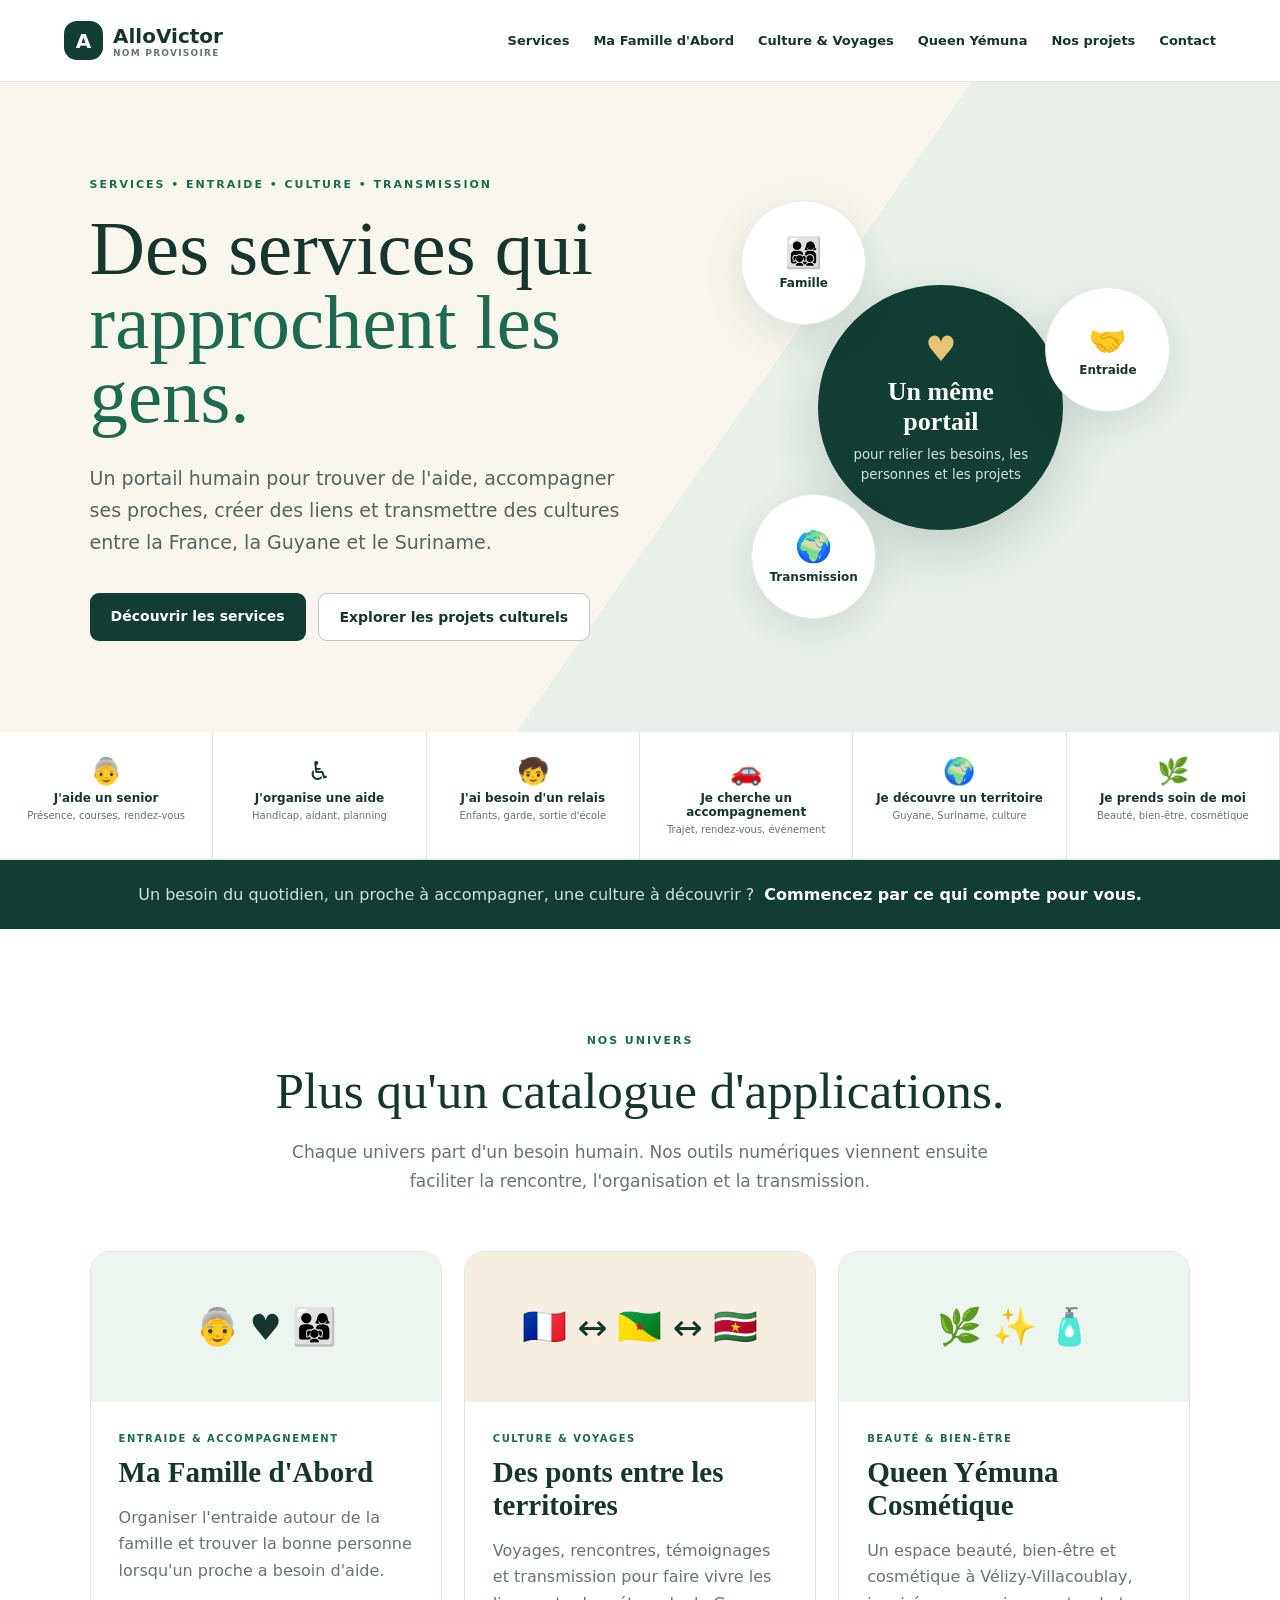
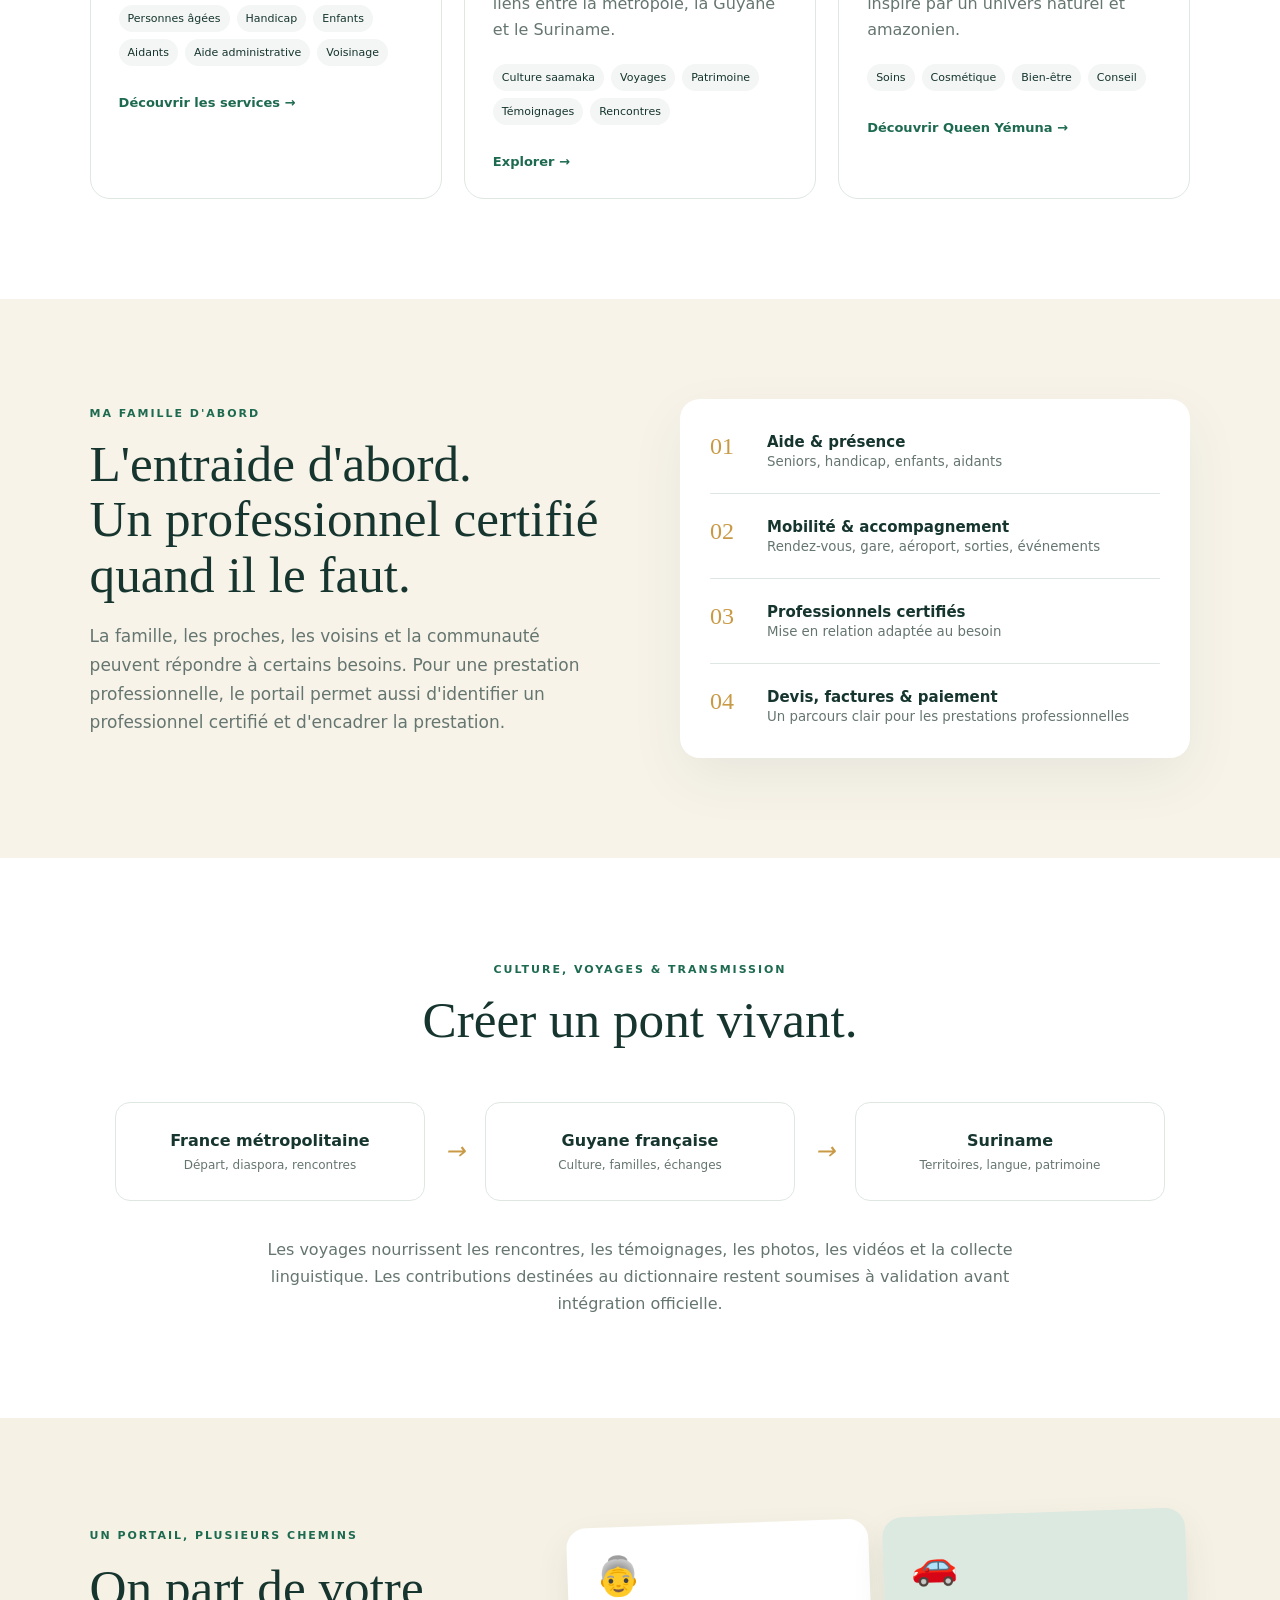
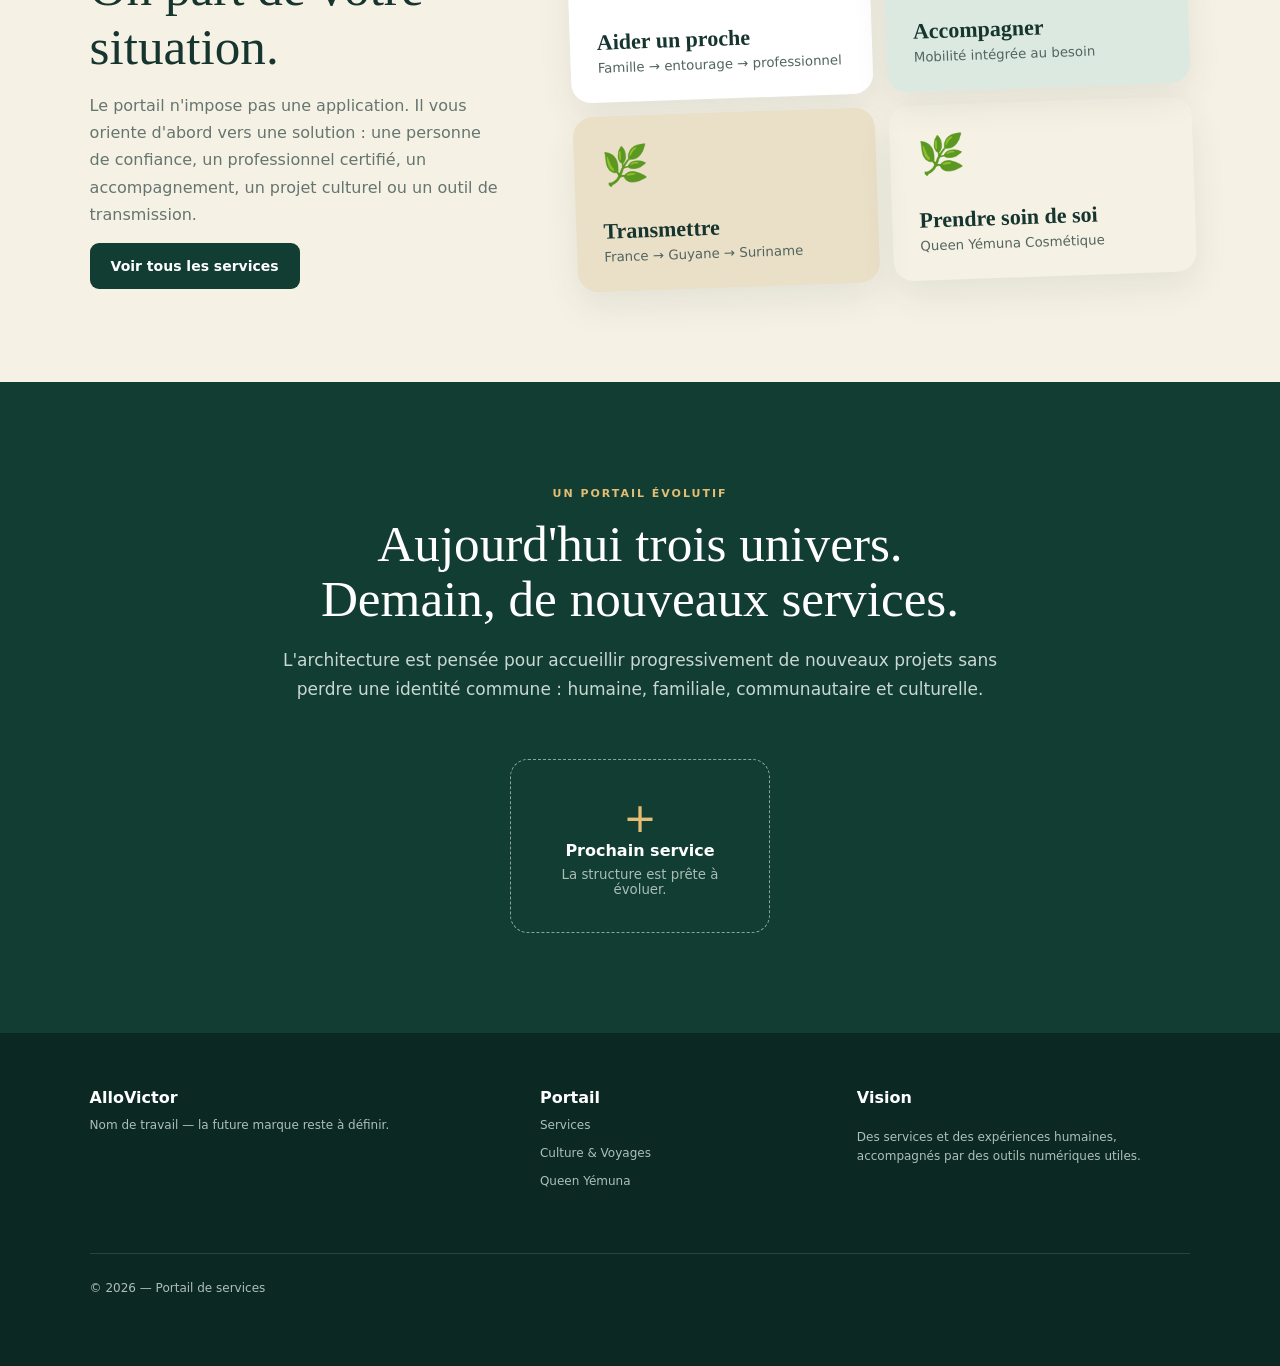
==== commit c66f5822: "fix(portal): make Queen Yemuna the third main service" ====
--- a/docs/portal/index.html
+++ b/docs/portal/index.html
@@ -14,7 +14,7 @@
   <button class="menu" aria-label="Ouvrir le menu">☰</button>
   <nav>
     <a href="services.html">Services</a><a href="famille.html">Ma Famille d'Abord</a><a href="culture.html">Culture & Voyages</a>
-    <a href="saamaka.html">Saamaka Dico</a><a href="projets.html">Nos projets</a><a href="contact.html">Contact</a>
+    <a href="yemuna.html">Queen Yémuna</a><a href="projets.html">Nos projets</a><a href="contact.html">Contact</a>
   </nav>
 </header>
 
@@ -39,7 +39,7 @@
   <a href="famille.html#enfants"><span>🧒</span><b>J'ai besoin d'un relais</b><small>Enfants, garde, sortie d'école</small></a>
   <a href="famille.html#mobilite"><span>🚗</span><b>Je cherche un accompagnement</b><small>Trajet, rendez-vous, événement</small></a>
   <a href="culture.html"><span>🌍</span><b>Je découvre un territoire</b><small>Guyane, Suriname, culture</small></a>
-  <a href="saamaka.html"><span>📚</span><b>Je découvre le saamaka</b><small>Langue, dictionnaire, transmission</small></a>
+  <a href="yemuna.html"><span>🌿</span><b>Je prends soin de moi</b><small>Beauté, bien-être, cosmétique</small></a>
 </section>
 <section class="promise">
  <p>Un besoin du quotidien, un proche à accompagner, une culture à découvrir ?</p>
@@ -61,11 +61,11 @@
    <div class="chips"><span>Culture saamaka</span><span>Voyages</span><span>Patrimoine</span><span>Témoignages</span><span>Rencontres</span></div>
    <a href="culture.html">Explorer →</a>
   </article>
-  <article id="saamaka" class="universe dico">
-   <div class="visual word">Saamaka <span>🔊</span></div><span class="tag">LANGUE & TRANSMISSION</span><h3>Saamaka Dico</h3>
-   <p>Un outil concret pour rechercher, apprendre, écouter et contribuer à la préservation de la langue saamaka.</p>
-   <div class="chips"><span>Dictionnaire</span><span>Multilingue</span><span>Prononciations</span><span>Apprentissage</span></div>
-   <a href="saamaka.html">Découvrir Saamaka Dico →</a>
+  <article id="yemuna" class="universe yemuna-card">
+   <div class="visual yemuna-visual">🌿 <span>✨</span> 🧴</div><span class="tag">BEAUTÉ & BIEN-ÊTRE</span><h3>Queen Yémuna Cosmétique</h3>
+   <p>Un espace beauté, bien-être et cosmétique à Vélizy-Villacoublay, inspiré par un univers naturel et amazonien.</p>
+   <div class="chips"><span>Soins</span><span>Cosmétique</span><span>Bien-être</span><span>Conseil</span></div>
+   <a href="yemuna.html">Découvrir Queen Yémuna →</a>
   </article>
  </div>
 </section>
@@ -99,7 +99,7 @@
     <div class="scene-card senior"><span>👵</span><b>Aider un proche</b><small>Famille → entourage → professionnel</small></div>
     <div class="scene-card mobility"><span>🚗</span><b>Accompagner</b><small>Mobilité intégrée au besoin</small></div>
     <div class="scene-card culture-card"><span>🌿</span><b>Transmettre</b><small>France → Guyane → Suriname</small></div>
-    <div class="scene-card language"><span>🔊</span><b>Préserver la langue</b><small>Saamaka Dico comme outil concret</small></div>
+    <div class="scene-card beauty"><span>🌿</span><b>Prendre soin de soi</b><small>Queen Yémuna Cosmétique</small></div>
   </div>
 </section>
 <section id="projets" class="section projects">
@@ -110,7 +110,7 @@
 
 <footer id="contact">
  <div><strong>AlloVictor</strong><small>Nom de travail — la future marque reste à définir.</small></div>
- <div><b>Portail</b><a href="services.html">Services</a><a href="culture.html">Culture & Voyages</a><a href="../index.html">Saamaka Dico</a></div>
+ <div><b>Portail</b><a href="services.html">Services</a><a href="culture.html">Culture & Voyages</a><a href="yemuna.html">Queen Yémuna</a></div>
  <div><b>Vision</b><p>Des services et des expériences humaines, accompagnés par des outils numériques utiles.</p></div>
  <p class="copyright">© <span id="year"></span> — Portail de services</p>
 </footer>
--- a/docs/portal/styles.css
+++ b/docs/portal/styles.css
@@ -1 +1 @@
-:root{--ink:#16352e;--green:#1d6a50;--deep:#123d32;--cream:#f7f3e9;--sand:#eadfc7;--gold:#c99a45;--white:#fff;--muted:#65756f;--line:#dfe7e2}*{box-sizing:border-box}html{scroll-behavior:smooth}body{margin:0;font-family:Inter,ui-sans-serif,system-ui,-apple-system,Segoe UI,sans-serif;color:var(--ink);background:#fff}a{color:inherit;text-decoration:none}.topbar{height:82px;display:flex;align-items:center;gap:35px;padding:0 max(5vw,24px);border-bottom:1px solid var(--line);position:sticky;top:0;background:rgba(255,255,255,.96);backdrop-filter:blur(14px);z-index:20}.brand{display:flex;align-items:center;gap:10px;font-weight:800;font-size:20px;margin-right:auto}.brand small{display:block;font-size:9px;text-transform:uppercase;letter-spacing:.14em;color:var(--muted);font-weight:600}.brand-mark{width:39px;height:39px;border-radius:13px;background:var(--deep);color:#fff;display:grid;place-items:center}.topbar nav{display:flex;gap:24px;font-size:13px;font-weight:650}.topbar nav a:hover{color:var(--green)}.menu{display:none;border:0;background:none;font-size:25px}.hero{min-height:650px;background:linear-gradient(125deg,#f9f6ed 0 56%,#e8f0e9 56%);padding:90px max(7vw,30px);display:grid;grid-template-columns:1.05fr .95fr;align-items:center;gap:50px}.eyebrow{font-size:11px;letter-spacing:.18em;font-weight:800;color:var(--green)}h1{font-family:Georgia,serif;font-size:clamp(50px,6vw,82px);line-height:.96;margin:20px 0 28px;font-weight:500}h1 em{color:var(--green);font-style:normal}.hero-copy p{font-size:19px;line-height:1.7;color:#52655f;max-width:650px}.actions{display:flex;gap:12px;margin-top:34px;flex-wrap:wrap}.btn{padding:15px 21px;border-radius:9px;font-weight:750;font-size:14px}.primary{background:var(--deep);color:#fff}.ghost{border:1px solid #b9c9c1;background:#fff}.hero-art{height:460px;position:relative;display:grid;place-items:center}.center{width:245px;height:245px;border-radius:50%;background:var(--deep);color:white;display:flex;flex-direction:column;align-items:center;justify-content:center;text-align:center;padding:30px;box-shadow:0 20px 60px #123d3230}.center>span{font-size:35px;color:#e7c374}.center strong{font-family:Georgia,serif;font-size:26px;margin:8px 0}.center small{line-height:1.5;color:#d5e1dd}.orbit{position:absolute;background:#fff;border-radius:50%;width:125px;height:125px;display:flex;flex-direction:column;align-items:center;justify-content:center;box-shadow:0 12px 38px #173f3520;border:1px solid #e5ebe7}.orbit span{font-size:30px}.orbit b{font-size:12px;margin-top:6px}.o1{top:5%;left:10%}.o2{right:4%;top:24%}.o3{bottom:4%;left:12%}.promise{padding:25px max(7vw,30px);background:var(--deep);color:#fff;display:flex;justify-content:center;gap:10px;flex-wrap:wrap;text-align:center}.promise p{margin:0;color:#d3e0db}.section{padding:100px max(7vw,30px)}.heading{max-width:760px;margin:0 auto 55px;text-align:center}.heading h2,.split h2{font-family:Georgia,serif;font-size:clamp(36px,4vw,54px);line-height:1.08;margin:15px 0 20px;font-weight:500}.heading p,.split p{color:var(--muted);font-size:17px;line-height:1.7}.universe-grid{display:grid;grid-template-columns:repeat(3,1fr);gap:22px;max-width:1250px;margin:auto}.universe{border:1px solid var(--line);border-radius:20px;padding:28px;overflow:hidden;transition:.2s;background:#fff}.universe:hover{transform:translateY(-5px);box-shadow:0 18px 50px #173f3515}.visual{height:150px;margin:-28px -28px 25px;padding:25px;display:flex;align-items:center;justify-content:center;font-size:36px;gap:10px;background:#edf5ef}.culture .visual{background:#f6efe1}.dico .visual{background:#e7efe9}.visual.word{font-family:Georgia,serif;font-size:34px;color:var(--deep)}.tag{font-size:10px;font-weight:800;letter-spacing:.15em;color:var(--green)}.universe h3{font-family:Georgia,serif;font-size:29px;margin:10px 0}.universe p{color:var(--muted);line-height:1.65;min-height:80px}.chips{display:flex;gap:7px;flex-wrap:wrap;margin:20px 0 26px}.chips span{background:#f3f6f4;padding:7px 9px;border-radius:20px;font-size:11px}.universe>a{font-size:13px;font-weight:800;color:var(--green)}.soft{background:var(--cream)}.split{display:grid;grid-template-columns:1fr 1fr;gap:80px;max-width:1200px;margin:auto;align-items:center}.service-list{background:#fff;border-radius:20px;padding:10px 30px;box-shadow:0 20px 55px #173f3510}.service-list div{padding:24px 0;border-bottom:1px solid var(--line);display:grid;grid-template-columns:45px 1fr;gap:3px 12px}.service-list div:last-child{border:0}.service-list span{grid-row:1/3;color:var(--gold);font-family:Georgia,serif;font-size:24px}.service-list b{font-size:15px}.service-list small{color:var(--muted)}.journey{display:flex;align-items:stretch;justify-content:center;gap:20px;max-width:1050px;margin:20px auto 35px}.journey div{flex:1;border:1px solid var(--line);border-radius:15px;padding:28px;text-align:center}.journey b,.journey span{display:block}.journey span{font-size:12px;color:var(--muted);margin-top:8px}.journey i{align-self:center;color:var(--gold);font-size:24px}.center-text{max-width:800px;margin:auto;text-align:center;color:var(--muted);line-height:1.7}.projects{background:var(--deep);color:#fff}.projects .heading p{color:#c9d8d2}.projects .eyebrow{color:#e2bd73}.future{width:260px;margin:auto;border:1px dashed #8ba59a;border-radius:18px;padding:35px;text-align:center;display:flex;flex-direction:column}.future span{font-size:40px;color:#e2bd73}.future small{color:#a9bdb5;margin-top:7px}footer{padding:55px max(7vw,30px);background:#0b2922;color:#fff;display:grid;grid-template-columns:1.2fr .8fr 1fr;gap:50px}footer>div{display:flex;flex-direction:column;gap:9px}footer small,footer p,footer a{color:#aebfb9;font-size:12px;line-height:1.6}.copyright{grid-column:1/-1;border-top:1px solid #27473f;padding-top:25px}@media(max-width:900px){.topbar nav{display:none;position:absolute;top:82px;left:0;right:0;background:white;padding:25px;flex-direction:column}.topbar.open nav{display:flex}.menu{display:block}.hero{grid-template-columns:1fr;padding-top:60px}.hero-art{height:400px}.universe-grid{grid-template-columns:1fr}.universe p{min-height:0}.split{grid-template-columns:1fr;gap:35px}.journey{flex-direction:column}.journey i{transform:rotate(90deg)}footer{grid-template-columns:1fr}.copyright{grid-column:1}}@media(max-width:520px){.hero{padding:55px 22px}.section{padding:75px 22px}.hero-art{transform:scale(.82);margin:-30px}.actions .btn{width:100%;text-align:center}.orbit{width:110px;height:110px}.topbar{padding:0 18px}}.page-hero{padding:105px max(7vw,30px);background:linear-gradient(125deg,#f9f6ed 0 66%,#e8f0e9 66%);min-height:440px;display:flex;flex-direction:column;justify-content:center}.page-hero h1{max-width:950px;font-size:clamp(48px,6vw,76px)}.page-hero>p{max-width:760px;color:var(--muted);font-size:18px;line-height:1.7}.culture-page{background:linear-gradient(125deg,#faf6ec 0 64%,#efe1c6 64%)}.dico-page{background:linear-gradient(125deg,#f5f8f5 0 64%,#dfece4 64%)}.family-page{background:linear-gradient(125deg,#f8f5eb 0 64%,#e4eee7 64%)}.service-catalog{max-width:1150px;margin:auto;display:grid;grid-template-columns:1fr 1fr;gap:18px}.service-catalog article{border:1px solid var(--line);border-radius:16px;padding:30px;position:relative}.service-catalog article>span{font-family:Georgia,serif;color:var(--gold);font-size:20px}.service-catalog h2{font-family:Georgia,serif;font-weight:500;font-size:28px;margin:10px 0}.service-catalog p{color:var(--muted);line-height:1.65}.service-catalog a{font-size:13px;font-weight:800;color:var(--green)}.need-grid{max-width:1150px;margin:auto;display:grid;grid-template-columns:repeat(3,1fr);gap:18px}.need-grid>div{border:1px solid var(--line);border-radius:16px;padding:28px;background:#fff}.need-grid b{font-size:28px}.need-grid h3{font-family:Georgia,serif;font-size:23px;margin:13px 0 8px}.need-grid p{font-size:14px;color:var(--muted);line-height:1.6}.steps{max-width:1150px;margin:auto;display:grid;grid-template-columns:repeat(4,1fr);gap:14px}.steps>div{background:#fff;border-radius:15px;padding:25px}.steps span{width:35px;height:35px;border-radius:50%;display:grid;place-items:center;background:var(--deep);color:#fff;font-weight:800}.steps h3{font-family:Georgia,serif;font-size:21px}.steps p{font-size:13px;color:var(--muted);line-height:1.6}.journey.large{max-width:1150px}.quote-card.standalone{background:var(--deep);color:#fff;border-radius:22px;padding:55px;font-family:Georgia,serif;font-size:28px}.quote-card.standalone span{font-size:60px;color:var(--gold)}.breadcrumb-flow{max-width:1150px;margin:auto;display:flex;align-items:center;justify-content:center;gap:14px;flex-wrap:wrap}.breadcrumb-flow span,.breadcrumb-flow strong{padding:13px 16px;border:1px solid var(--line);border-radius:30px;font-size:12px}.breadcrumb-flow strong{background:var(--deep);color:#fff}.breadcrumb-flow i{color:var(--gold)}.project-list{max-width:1000px;margin:auto}.project-list article{display:grid;grid-template-columns:70px 1fr;gap:20px;padding:35px 0;border-bottom:1px solid var(--line)}.project-list>article>span{font-family:Georgia,serif;font-size:27px;color:var(--gold)}.project-list h2{font-family:Georgia,serif;font-size:30px;font-weight:500;margin:0 0 8px}.project-list p{color:var(--muted);line-height:1.6}.project-list a{color:var(--green);font-weight:800;font-size:13px}.future-project{opacity:.7}.principles{display:grid;grid-template-columns:1fr 1fr;gap:14px}.principles div{background:#fff;border-radius:14px;padding:22px}.principles p{font-size:13px;margin:8px 0 0}.contact-grid{max-width:1100px;margin:auto;display:grid;grid-template-columns:1fr .8fr;gap:60px}.contact-grid h2{font-family:Georgia,serif;font-size:40px;font-weight:500}.contact-options{display:flex;flex-direction:column;gap:10px}.contact-options a{padding:17px 20px;border:1px solid var(--line);border-radius:12px;font-weight:700;font-size:14px}.contact-options a:hover{border-color:var(--green);background:#f5f9f6}.contact-placeholder{border-radius:20px;background:var(--cream);padding:45px;align-self:start;text-align:center}.contact-placeholder>span{font-size:42px}.contact-placeholder h3{font-family:Georgia,serif;font-size:25px}.contact-placeholder p{color:var(--muted);line-height:1.6}@media(max-width:900px){.service-catalog,.contact-grid{grid-template-columns:1fr}.need-grid{grid-template-columns:1fr 1fr}.steps{grid-template-columns:1fr 1fr}.principles{grid-template-columns:1fr}.page-hero{padding-top:70px}}@media(max-width:560px){.need-grid,.steps{grid-template-columns:1fr}.page-hero{padding:65px 22px}.service-catalog article{padding:24px}}+:root{--ink:#16352e;--green:#1d6a50;--deep:#123d32;--cream:#f7f3e9;--sand:#eadfc7;--gold:#c99a45;--white:#fff;--muted:#65756f;--line:#dfe7e2}*{box-sizing:border-box}html{scroll-behavior:smooth}body{margin:0;font-family:Inter,ui-sans-serif,system-ui,-apple-system,Segoe UI,sans-serif;color:var(--ink);background:#fff}a{color:inherit;text-decoration:none}.topbar{height:82px;display:flex;align-items:center;gap:35px;padding:0 max(5vw,24px);border-bottom:1px solid var(--line);position:sticky;top:0;background:rgba(255,255,255,.96);backdrop-filter:blur(14px);z-index:20}.brand{display:flex;align-items:center;gap:10px;font-weight:800;font-size:20px;margin-right:auto}.brand small{display:block;font-size:9px;text-transform:uppercase;letter-spacing:.14em;color:var(--muted);font-weight:600}.brand-mark{width:39px;height:39px;border-radius:13px;background:var(--deep);color:#fff;display:grid;place-items:center}.topbar nav{display:flex;gap:24px;font-size:13px;font-weight:650}.topbar nav a:hover{color:var(--green)}.menu{display:none;border:0;background:none;font-size:25px}.hero{min-height:650px;background:linear-gradient(125deg,#f9f6ed 0 56%,#e8f0e9 56%);padding:90px max(7vw,30px);display:grid;grid-template-columns:1.05fr .95fr;align-items:center;gap:50px}.eyebrow{font-size:11px;letter-spacing:.18em;font-weight:800;color:var(--green)}h1{font-family:Georgia,serif;font-size:clamp(50px,6vw,82px);line-height:.96;margin:20px 0 28px;font-weight:500}h1 em{color:var(--green);font-style:normal}.hero-copy p{font-size:19px;line-height:1.7;color:#52655f;max-width:650px}.actions{display:flex;gap:12px;margin-top:34px;flex-wrap:wrap}.btn{padding:15px 21px;border-radius:9px;font-weight:750;font-size:14px}.primary{background:var(--deep);color:#fff}.ghost{border:1px solid #b9c9c1;background:#fff}.hero-art{height:460px;position:relative;display:grid;place-items:center}.center{width:245px;height:245px;border-radius:50%;background:var(--deep);color:white;display:flex;flex-direction:column;align-items:center;justify-content:center;text-align:center;padding:30px;box-shadow:0 20px 60px #123d3230}.center>span{font-size:35px;color:#e7c374}.center strong{font-family:Georgia,serif;font-size:26px;margin:8px 0}.center small{line-height:1.5;color:#d5e1dd}.orbit{position:absolute;background:#fff;border-radius:50%;width:125px;height:125px;display:flex;flex-direction:column;align-items:center;justify-content:center;box-shadow:0 12px 38px #173f3520;border:1px solid #e5ebe7}.orbit span{font-size:30px}.orbit b{font-size:12px;margin-top:6px}.o1{top:5%;left:10%}.o2{right:4%;top:24%}.o3{bottom:4%;left:12%}.promise{padding:25px max(7vw,30px);background:var(--deep);color:#fff;display:flex;justify-content:center;gap:10px;flex-wrap:wrap;text-align:center}.promise p{margin:0;color:#d3e0db}.section{padding:100px max(7vw,30px)}.heading{max-width:760px;margin:0 auto 55px;text-align:center}.heading h2,.split h2{font-family:Georgia,serif;font-size:clamp(36px,4vw,54px);line-height:1.08;margin:15px 0 20px;font-weight:500}.heading p,.split p{color:var(--muted);font-size:17px;line-height:1.7}.universe-grid{display:grid;grid-template-columns:repeat(3,1fr);gap:22px;max-width:1250px;margin:auto}.universe{border:1px solid var(--line);border-radius:20px;padding:28px;overflow:hidden;transition:.2s;background:#fff}.universe:hover{transform:translateY(-5px);box-shadow:0 18px 50px #173f3515}.visual{height:150px;margin:-28px -28px 25px;padding:25px;display:flex;align-items:center;justify-content:center;font-size:36px;gap:10px;background:#edf5ef}.culture .visual{background:#f6efe1}.dico .visual{background:#e7efe9}.visual.word{font-family:Georgia,serif;font-size:34px;color:var(--deep)}.tag{font-size:10px;font-weight:800;letter-spacing:.15em;color:var(--green)}.universe h3{font-family:Georgia,serif;font-size:29px;margin:10px 0}.universe p{color:var(--muted);line-height:1.65;min-height:80px}.chips{display:flex;gap:7px;flex-wrap:wrap;margin:20px 0 26px}.chips span{background:#f3f6f4;padding:7px 9px;border-radius:20px;font-size:11px}.universe>a{font-size:13px;font-weight:800;color:var(--green)}.soft{background:var(--cream)}.split{display:grid;grid-template-columns:1fr 1fr;gap:80px;max-width:1200px;margin:auto;align-items:center}.service-list{background:#fff;border-radius:20px;padding:10px 30px;box-shadow:0 20px 55px #173f3510}.service-list div{padding:24px 0;border-bottom:1px solid var(--line);display:grid;grid-template-columns:45px 1fr;gap:3px 12px}.service-list div:last-child{border:0}.service-list span{grid-row:1/3;color:var(--gold);font-family:Georgia,serif;font-size:24px}.service-list b{font-size:15px}.service-list small{color:var(--muted)}.journey{display:flex;align-items:stretch;justify-content:center;gap:20px;max-width:1050px;margin:20px auto 35px}.journey div{flex:1;border:1px solid var(--line);border-radius:15px;padding:28px;text-align:center}.journey b,.journey span{display:block}.journey span{font-size:12px;color:var(--muted);margin-top:8px}.journey i{align-self:center;color:var(--gold);font-size:24px}.center-text{max-width:800px;margin:auto;text-align:center;color:var(--muted);line-height:1.7}.projects{background:var(--deep);color:#fff}.projects .heading p{color:#c9d8d2}.projects .eyebrow{color:#e2bd73}.future{width:260px;margin:auto;border:1px dashed #8ba59a;border-radius:18px;padding:35px;text-align:center;display:flex;flex-direction:column}.future span{font-size:40px;color:#e2bd73}.future small{color:#a9bdb5;margin-top:7px}footer{padding:55px max(7vw,30px);background:#0b2922;color:#fff;display:grid;grid-template-columns:1.2fr .8fr 1fr;gap:50px}footer>div{display:flex;flex-direction:column;gap:9px}footer small,footer p,footer a{color:#aebfb9;font-size:12px;line-height:1.6}.copyright{grid-column:1/-1;border-top:1px solid #27473f;padding-top:25px}@media(max-width:900px){.topbar nav{display:none;position:absolute;top:82px;left:0;right:0;background:white;padding:25px;flex-direction:column}.topbar.open nav{display:flex}.menu{display:block}.hero{grid-template-columns:1fr;padding-top:60px}.hero-art{height:400px}.universe-grid{grid-template-columns:1fr}.universe p{min-height:0}.split{grid-template-columns:1fr;gap:35px}.journey{flex-direction:column}.journey i{transform:rotate(90deg)}footer{grid-template-columns:1fr}.copyright{grid-column:1}}@media(max-width:520px){.hero{padding:55px 22px}.section{padding:75px 22px}.hero-art{transform:scale(.82);margin:-30px}.actions .btn{width:100%;text-align:center}.orbit{width:110px;height:110px}.topbar{padding:0 18px}}.page-hero{padding:105px max(7vw,30px);background:linear-gradient(125deg,#f9f6ed 0 66%,#e8f0e9 66%);min-height:440px;display:flex;flex-direction:column;justify-content:center}.page-hero h1{max-width:950px;font-size:clamp(48px,6vw,76px)}.page-hero>p{max-width:760px;color:var(--muted);font-size:18px;line-height:1.7}.culture-page{background:linear-gradient(125deg,#faf6ec 0 64%,#efe1c6 64%)}.dico-page{background:linear-gradient(125deg,#f5f8f5 0 64%,#dfece4 64%)}.family-page{background:linear-gradient(125deg,#f8f5eb 0 64%,#e4eee7 64%)}.service-catalog{max-width:1150px;margin:auto;display:grid;grid-template-columns:1fr 1fr;gap:18px}.service-catalog article{border:1px solid var(--line);border-radius:16px;padding:30px;position:relative}.service-catalog article>span{font-family:Georgia,serif;color:var(--gold);font-size:20px}.service-catalog h2{font-family:Georgia,serif;font-weight:500;font-size:28px;margin:10px 0}.service-catalog p{color:var(--muted);line-height:1.65}.service-catalog a{font-size:13px;font-weight:800;color:var(--green)}.need-grid{max-width:1150px;margin:auto;display:grid;grid-template-columns:repeat(3,1fr);gap:18px}.need-grid>div{border:1px solid var(--line);border-radius:16px;padding:28px;background:#fff}.need-grid b{font-size:28px}.need-grid h3{font-family:Georgia,serif;font-size:23px;margin:13px 0 8px}.need-grid p{font-size:14px;color:var(--muted);line-height:1.6}.steps{max-width:1150px;margin:auto;display:grid;grid-template-columns:repeat(4,1fr);gap:14px}.steps>div{background:#fff;border-radius:15px;padding:25px}.steps span{width:35px;height:35px;border-radius:50%;display:grid;place-items:center;background:var(--deep);color:#fff;font-weight:800}.steps h3{font-family:Georgia,serif;font-size:21px}.steps p{font-size:13px;color:var(--muted);line-height:1.6}.journey.large{max-width:1150px}.quote-card.standalone{background:var(--deep);color:#fff;border-radius:22px;padding:55px;font-family:Georgia,serif;font-size:28px}.quote-card.standalone span{font-size:60px;color:var(--gold)}.breadcrumb-flow{max-width:1150px;margin:auto;display:flex;align-items:center;justify-content:center;gap:14px;flex-wrap:wrap}.breadcrumb-flow span,.breadcrumb-flow strong{padding:13px 16px;border:1px solid var(--line);border-radius:30px;font-size:12px}.breadcrumb-flow strong{background:var(--deep);color:#fff}.breadcrumb-flow i{color:var(--gold)}.project-list{max-width:1000px;margin:auto}.project-list article{display:grid;grid-template-columns:70px 1fr;gap:20px;padding:35px 0;border-bottom:1px solid var(--line)}.project-list>article>span{font-family:Georgia,serif;font-size:27px;color:var(--gold)}.project-list h2{font-family:Georgia,serif;font-size:30px;font-weight:500;margin:0 0 8px}.project-list p{color:var(--muted);line-height:1.6}.project-list a{color:var(--green);font-weight:800;font-size:13px}.future-project{opacity:.7}.principles{display:grid;grid-template-columns:1fr 1fr;gap:14px}.principles div{background:#fff;border-radius:14px;padding:22px}.principles p{font-size:13px;margin:8px 0 0}.contact-grid{max-width:1100px;margin:auto;display:grid;grid-template-columns:1fr .8fr;gap:60px}.contact-grid h2{font-family:Georgia,serif;font-size:40px;font-weight:500}.contact-options{display:flex;flex-direction:column;gap:10px}.contact-options a{padding:17px 20px;border:1px solid var(--line);border-radius:12px;font-weight:700;font-size:14px}.contact-options a:hover{border-color:var(--green);background:#f5f9f6}.contact-placeholder{border-radius:20px;background:var(--cream);padding:45px;align-self:start;text-align:center}.contact-placeholder>span{font-size:42px}.contact-placeholder h3{font-family:Georgia,serif;font-size:25px}.contact-placeholder p{color:var(--muted);line-height:1.6}@media(max-width:900px){.service-catalog,.contact-grid{grid-template-columns:1fr}.need-grid{grid-template-columns:1fr 1fr}.steps{grid-template-columns:1fr 1fr}.principles{grid-template-columns:1fr}.page-hero{padding-top:70px}}@media(max-width:560px){.need-grid,.steps{grid-template-columns:1fr}.page-hero{padding:65px 22px}.service-catalog article{padding:24px}}.quick-needs{display:grid;grid-template-columns:repeat(6,1fr);border-bottom:1px solid var(--line);background:#fff}.quick-needs a{padding:24px 15px;text-align:center;border-right:1px solid var(--line);display:flex;flex-direction:column;gap:5px;transition:.2s}.quick-needs a:hover{background:#f5f8f6;transform:translateY(-2px)}.quick-needs span{font-size:26px}.quick-needs b{font-size:12px}.quick-needs small{font-size:10px;color:var(--muted)}.visual-story{display:grid;grid-template-columns:.8fr 1.2fr;gap:70px;align-items:center;background:#f6f1e5}.visual-story-copy h2,.territory-intro h2{font-family:Georgia,serif;font-size:clamp(38px,4vw,55px);font-weight:500;margin:15px 0}.visual-story-copy p,.territory-intro p{color:var(--muted);line-height:1.7;margin-bottom:28px}.visual-story-board{display:grid;grid-template-columns:1fr 1fr;gap:14px;transform:rotate(-2deg)}.scene-card{min-height:175px;border-radius:20px;padding:27px;display:flex;flex-direction:column;justify-content:flex-end;box-shadow:0 15px 35px #173f3515}.scene-card span{font-size:38px;margin-bottom:auto}.scene-card b{font-family:Georgia,serif;font-size:22px}.scene-card small{margin-top:5px;color:#52655f}.scene-card.senior{background:#fff}.scene-card.mobility{background:#dce9e1}.scene-card.culture-card{background:#eadfc7}.scene-card.language{background:#173f35;color:#fff}.scene-card.language small{color:#c9d8d2}.family-visual{background:#fff}.scenario{max-width:1050px;margin:auto;display:grid;grid-template-columns:.8fr 1fr;gap:70px;align-items:center}.scenario-phone{max-width:380px;margin:auto;border:10px solid #173f35;border-radius:35px;padding:22px;background:#f7f8f7;box-shadow:0 25px 60px #173f3525}.phone-header{display:flex;justify-content:space-between;font-size:11px;align-items:center;margin-bottom:25px}.request-card{background:var(--deep);color:#fff;border-radius:18px;padding:22px;margin-bottom:13px}.request-card small{color:#d6e2dd}.request-card h3{font-family:Georgia,serif;font-size:23px;margin:8px 0}.request-card p{font-size:11px;color:#cbdad4}.circle-status{background:#fff;border:1px solid var(--line);border-radius:14px;padding:14px;margin:9px 0;display:grid;grid-template-columns:34px 1fr;gap:10px}.circle-status>span{grid-row:1/3;width:30px;height:30px;border-radius:50%;background:#eef2ef;display:grid;place-items:center;font-size:11px;font-weight:800}.circle-status .ok{background:#dceee3;color:#17613f}.circle-status b,.circle-status small{display:block;font-size:11px}.circle-status small{color:var(--muted);margin-top:3px}.circle-status.pro{border-color:#d8bd83;background:#fffaf0}.scenario-flow>div{border-left:3px solid var(--green);padding:7px 0 7px 20px}.scenario-flow span{color:var(--gold);font-size:20px}.scenario-flow b,.scenario-flow small{display:block}.scenario-flow b{font-family:Georgia,serif;font-size:22px;margin:4px 0}.scenario-flow small{color:var(--muted)}.scenario-flow i{display:block;color:#b6c4be;margin:7px 0 7px 31px}.territory-band{background:#102f28;color:#fff;padding:90px max(7vw,30px);display:grid;grid-template-columns:.7fr 1.3fr;gap:60px;align-items:center}.territory-intro p{color:#c5d4ce}.territory-intro .eyebrow{color:#e1ba6b}.territory-map{position:relative;min-height:390px}.territory{position:absolute;width:170px;height:170px;border-radius:50%;display:flex;flex-direction:column;align-items:center;justify-content:center;text-align:center;z-index:2;box-shadow:0 15px 45px #0003}.territory span{font-size:38px}.territory b{font-family:Georgia,serif;font-size:22px;margin:5px}.territory small{font-size:10px;max-width:110px}.territory.france{top:0;left:3%;background:#fff;color:var(--ink)}.territory.guyane{bottom:0;left:38%;background:#d7a94f;color:#18372f}.territory.suriname{top:20px;right:0;background:#2b765b}.route{position:absolute;color:#9db6ac;font-size:15px;letter-spacing:3px;white-space:nowrap}.r1{top:135px;left:20%;transform:rotate(27deg)}.r2{bottom:110px;right:10%;transform:rotate(-28deg)}@media(max-width:1050px){.quick-needs{grid-template-columns:repeat(3,1fr)}.visual-story,.territory-band{grid-template-columns:1fr}.scenario{grid-template-columns:1fr}.territory-map{max-width:700px;width:100%;margin:auto}}@media(max-width:600px){.quick-needs{grid-template-columns:1fr 1fr}.visual-story-board{grid-template-columns:1fr;transform:none}.territory-map{min-height:620px}.territory.france{left:20%;top:0}.territory.guyane{left:5%;bottom:210px}.territory.suriname{right:4%;top:auto;bottom:0}.r1,.r2{display:none}}
